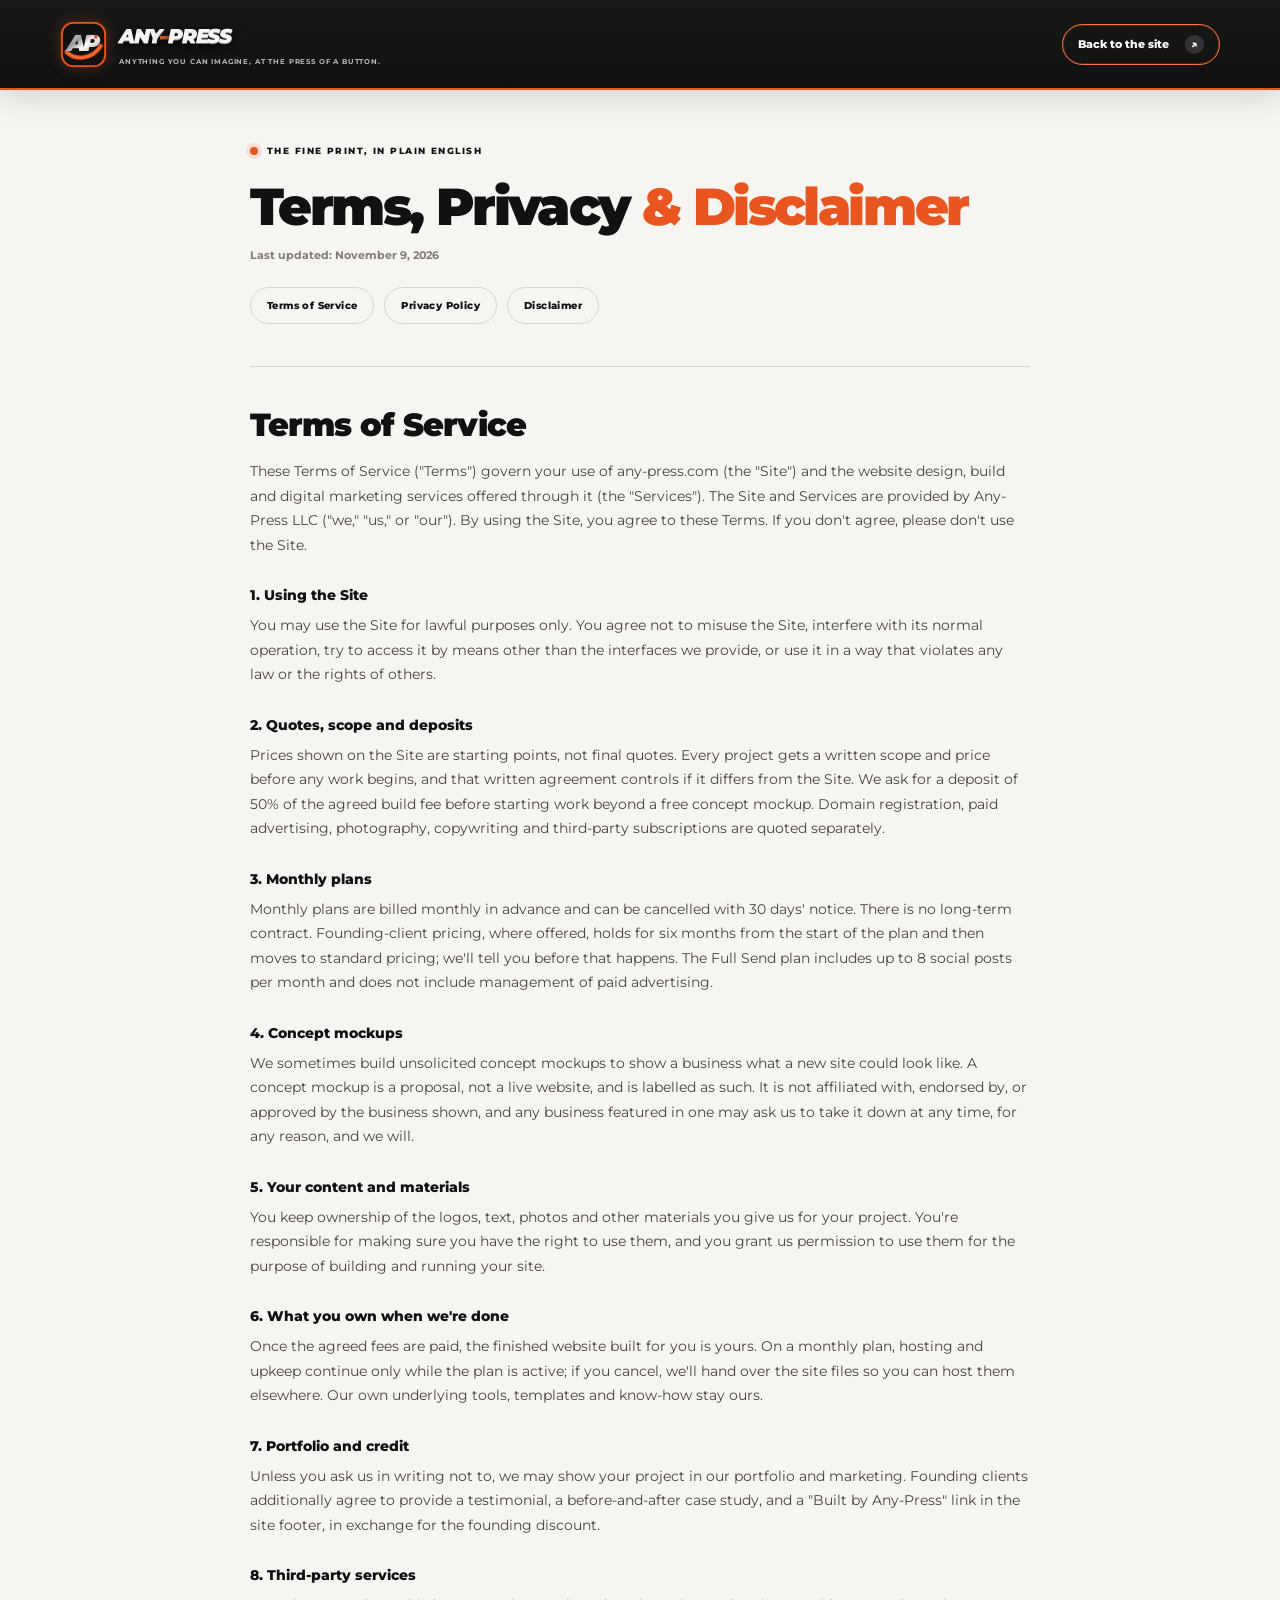
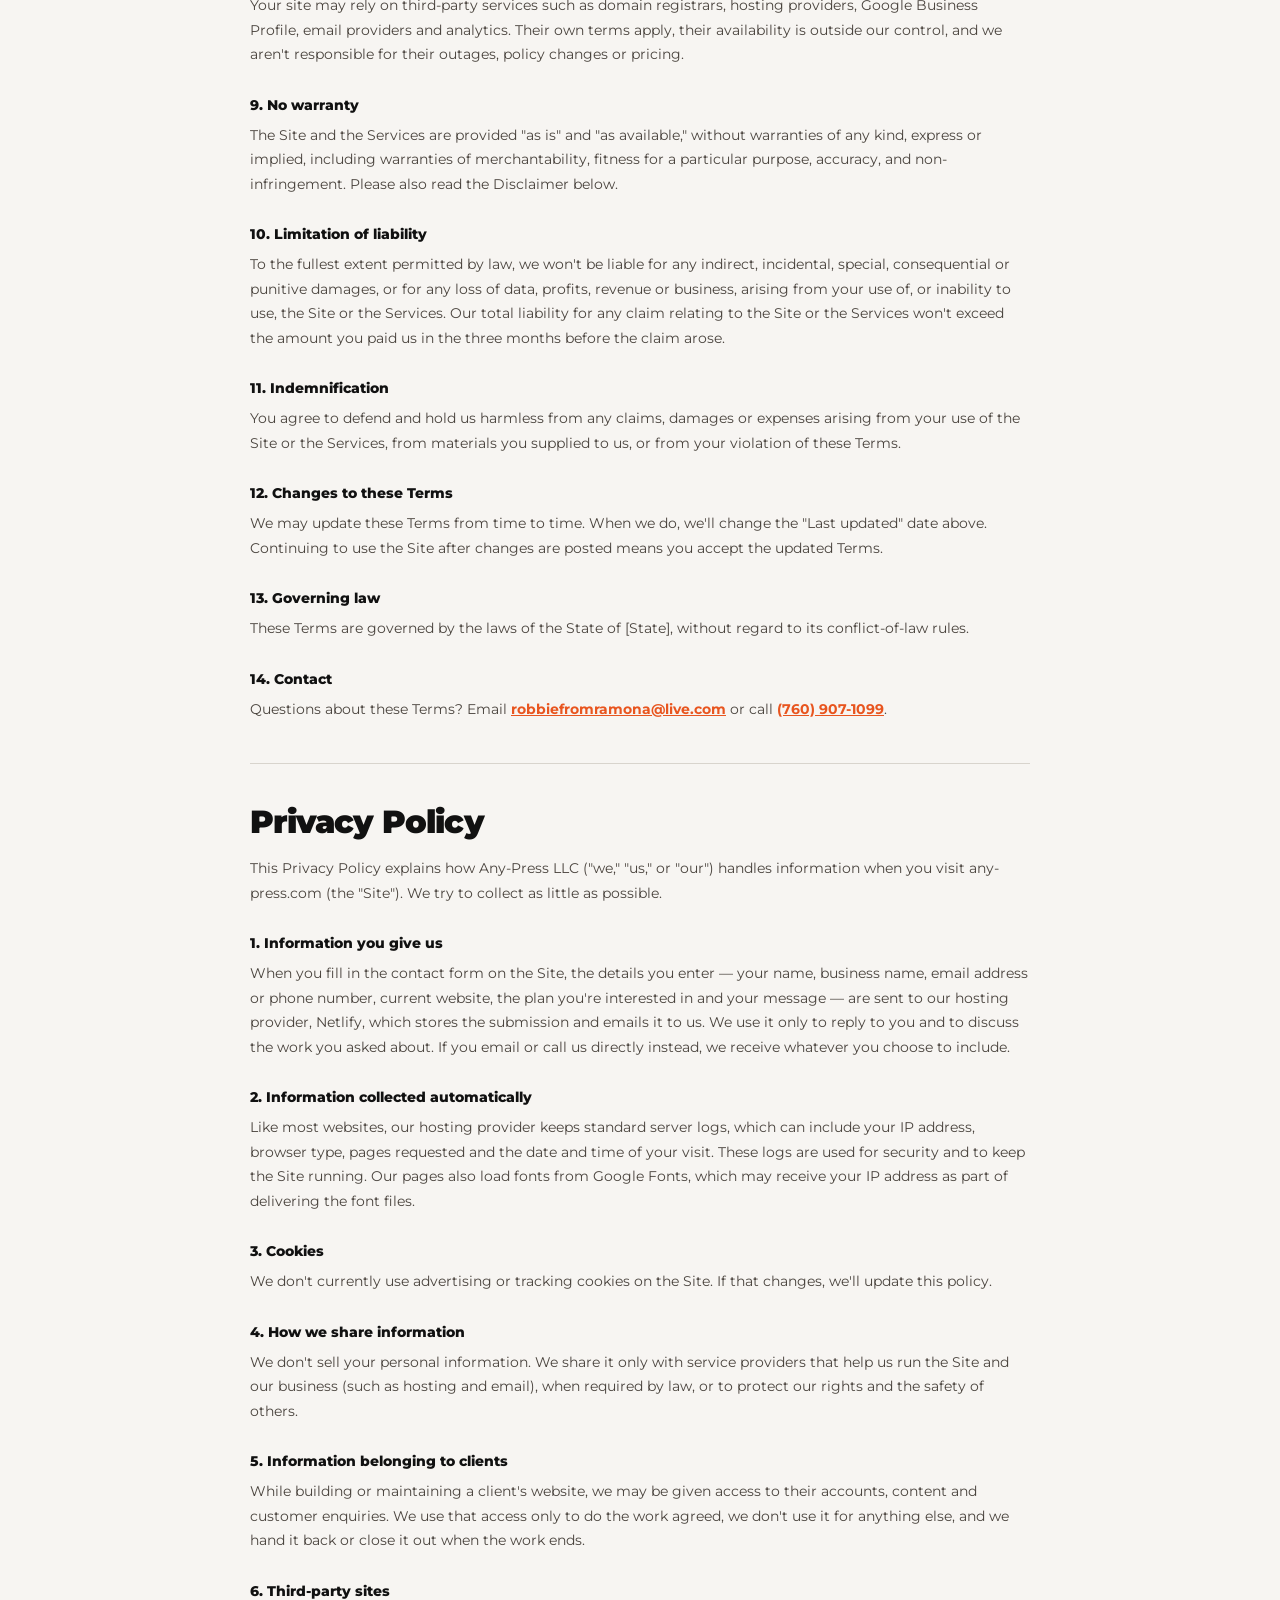
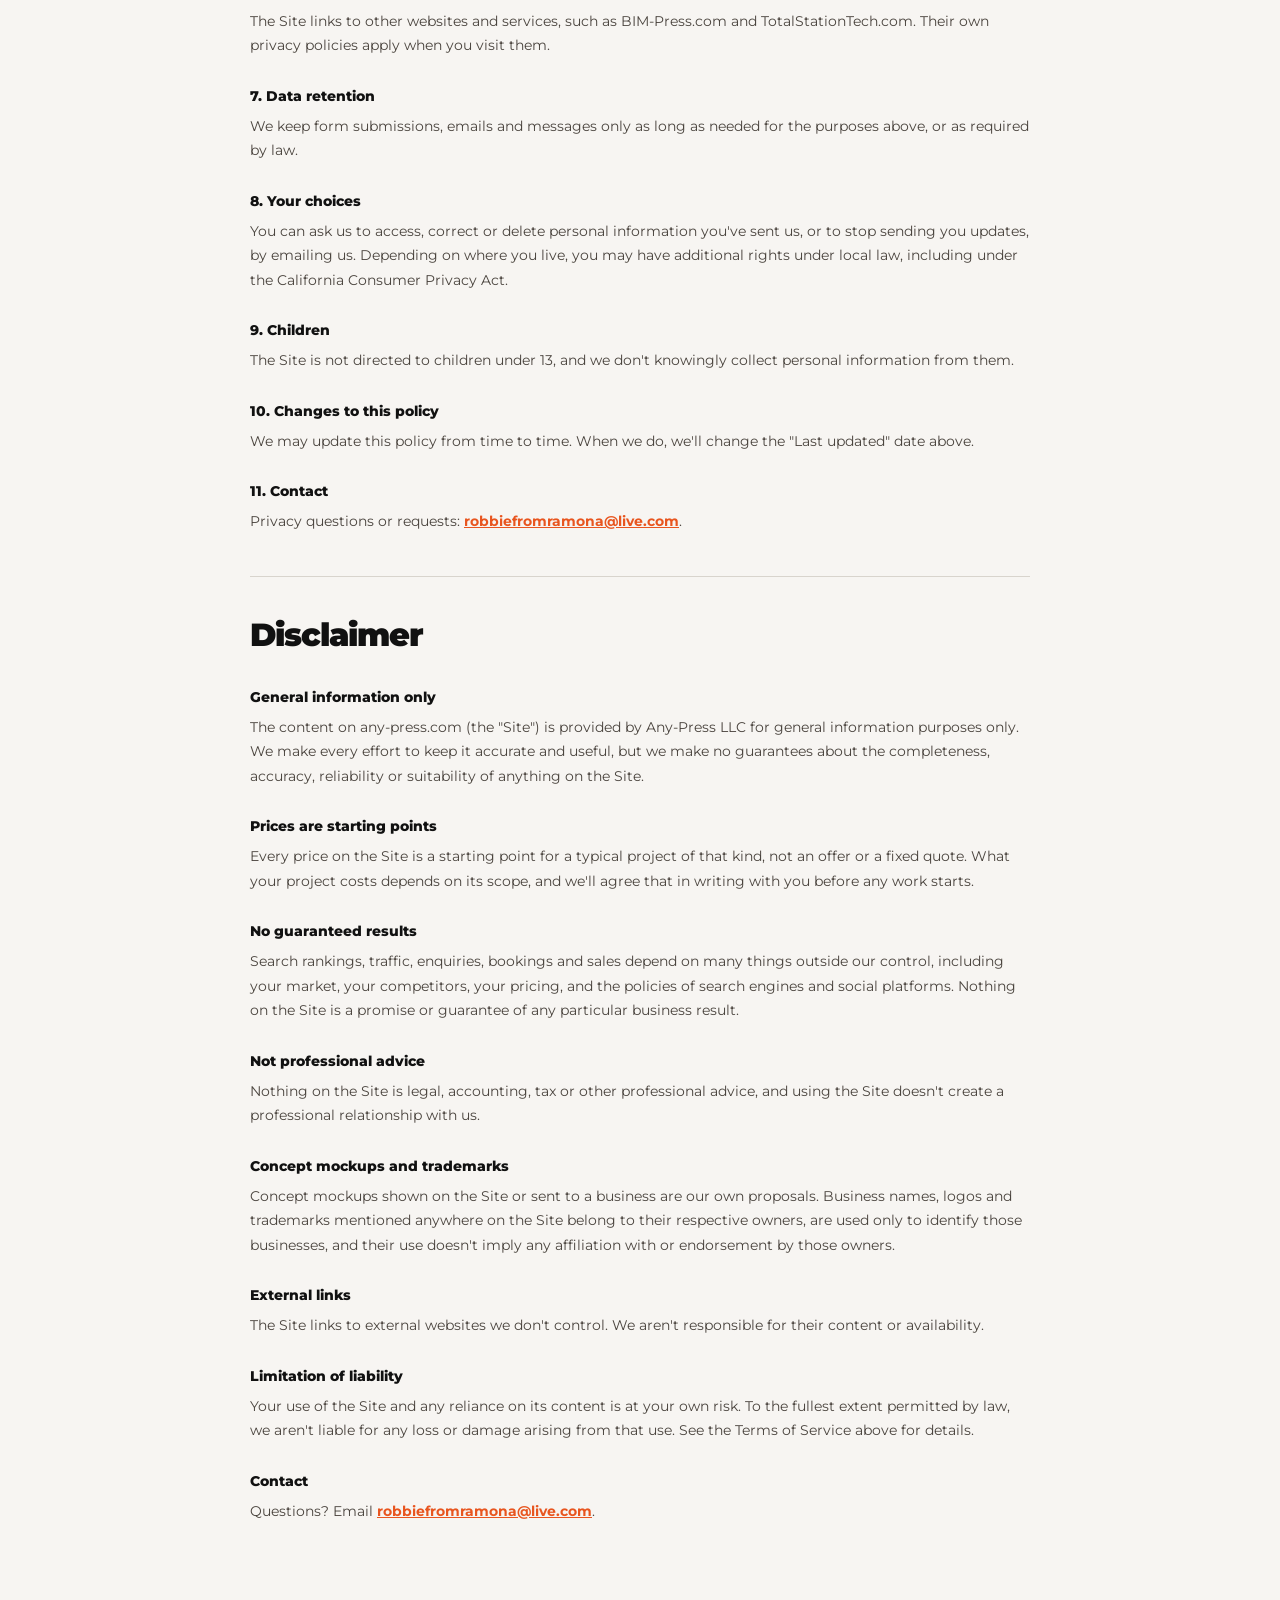
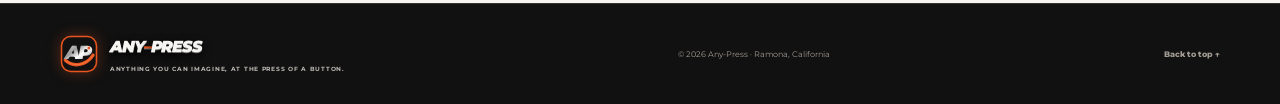
==== legal.html @ a7e0ce8b "Add legal.html and link it in the footer Follows the BIM-Press legal pattern. Note: bim-press keeps " ====
<!DOCTYPE html>
<html lang="en">
<head>
<meta charset="utf-8">
<meta name="viewport" content="width=device-width, initial-scale=1">
<title>Terms, Privacy &amp; Disclaimer | Any-Press</title>
<meta name="description" content="Terms of Service, Privacy Policy and Disclaimer for Any-Press, Ramona, California.">
<link rel="canonical" href="https://any-press.com/legal.html">
<link rel="icon" href="favicon.svg">
<link rel="preconnect" href="https://fonts.googleapis.com">
<link rel="preconnect" href="https://fonts.gstatic.com" crossorigin>
<link href="https://fonts.googleapis.com/css2?family=Montserrat:wght@400;500;600;700;800;900&display=swap" rel="stylesheet">
<link rel="stylesheet" href="style.css">
</head>
<body>
<!--
  PLACEHOLDER TEXT: generic small-business terms, privacy policy and
  disclaimer, following the same pattern as the BIM-Press pages. This is
  not custom legal advice.
  Anything in [square brackets] is a spot to fill in later. Update the
  company name and state once the LLC paperwork is settled, and update
  the Privacy section again if you add payments (e.g. Stripe), analytics,
  cookies or a mailing list.
-->
<main>

<header class="site-header" id="top">
  <div class="wrap header-inner">
    <a class="brand" href="index.html" aria-label="Any-Press home">
      <svg class="brand-mark" viewBox="0 0 100 100" role="img" aria-label="Any-Press AP mark">
        <defs>
          <linearGradient id="chromeMark" x1="0" y1="0" x2="1" y2="1">
            <stop stop-color="#fff"/><stop offset=".38" stop-color="#9c9c9c"/><stop offset=".58" stop-color="#fff"/><stop offset="1" stop-color="#737373"/>
          </linearGradient>
        </defs>
        <rect x="4" y="4" width="92" height="92" rx="24" fill="#111" stroke="#e8551f" stroke-width="4"/>
        <path d="M14 66C29 82 66 86 87 53" fill="none" stroke="#e8551f" stroke-width="9" stroke-linecap="round"/>
        <path d="M14 66C29 82 66 86 87 53" fill="none" stroke="#ff9a64" stroke-opacity=".65" stroke-width="2" stroke-linecap="round"/>
        <text x="14" y="64" fill="url(#chromeMark)" font-family="Montserrat,Arial,sans-serif" font-weight="900" font-style="italic" font-size="49" letter-spacing="-6">AP</text>
        <circle cx="76" cy="34" r="4" fill="#e8551f"/>
      </svg>
      <span class="brand-lockup">
        <b>ANY<span>–</span>PRESS</b>
        <small>ANYTHING YOU CAN IMAGINE, AT THE PRESS OF A BUTTON.</small>
      </span>
    </a>
    <a class="header-cta" href="index.html">Back to the site <span class="button-symbol" aria-hidden="true">↗</span></a>
  </div>
</header>

<section class="legal-page wrap">
  <p class="eyebrow"><i></i> THE FINE PRINT, IN PLAIN ENGLISH</p>
  <h1 class="legal-title">Terms, Privacy <em>&amp; Disclaimer</em></h1>
  <p class="legal-updated">Last updated: November 9, 2026</p>
  <nav class="legal-toc" aria-label="On this page">
    <a href="#terms">Terms of Service</a>
    <a href="#privacy">Privacy Policy</a>
    <a href="#disclaimer">Disclaimer</a>
  </nav>

  <!-- ===================== TERMS ===================== -->
  <article class="legal-block" id="terms">
    <h2>Terms of Service</h2>
    <p>These Terms of Service ("Terms") govern your use of any-press.com (the "Site") and the website design, build and digital marketing services offered through it (the "Services"). The Site and Services are provided by Any-Press LLC ("we," "us," or "our"). By using the Site, you agree to these Terms. If you don't agree, please don't use the Site.</p>

    <h3>1. Using the Site</h3>
    <p>You may use the Site for lawful purposes only. You agree not to misuse the Site, interfere with its normal operation, try to access it by means other than the interfaces we provide, or use it in a way that violates any law or the rights of others.</p>

    <h3>2. Quotes, scope and deposits</h3>
    <p>Prices shown on the Site are starting points, not final quotes. Every project gets a written scope and price before any work begins, and that written agreement controls if it differs from the Site. We ask for a deposit of 50% of the agreed build fee before starting work beyond a free concept mockup. Domain registration, paid advertising, photography, copywriting and third-party subscriptions are quoted separately.</p>

    <h3>3. Monthly plans</h3>
    <p>Monthly plans are billed monthly in advance and can be cancelled with 30 days' notice. There is no long-term contract. Founding-client pricing, where offered, holds for six months from the start of the plan and then moves to standard pricing; we'll tell you before that happens. The Full Send plan includes up to 8 social posts per month and does not include management of paid advertising.</p>

    <h3>4. Concept mockups</h3>
    <p>We sometimes build unsolicited concept mockups to show a business what a new site could look like. A concept mockup is a proposal, not a live website, and is labelled as such. It is not affiliated with, endorsed by, or approved by the business shown, and any business featured in one may ask us to take it down at any time, for any reason, and we will.</p>

    <h3>5. Your content and materials</h3>
    <p>You keep ownership of the logos, text, photos and other materials you give us for your project. You're responsible for making sure you have the right to use them, and you grant us permission to use them for the purpose of building and running your site.</p>

    <h3>6. What you own when we're done</h3>
    <p>Once the agreed fees are paid, the finished website built for you is yours. On a monthly plan, hosting and upkeep continue only while the plan is active; if you cancel, we'll hand over the site files so you can host them elsewhere. Our own underlying tools, templates and know-how stay ours.</p>

    <h3>7. Portfolio and credit</h3>
    <p>Unless you ask us in writing not to, we may show your project in our portfolio and marketing. Founding clients additionally agree to provide a testimonial, a before-and-after case study, and a "Built by Any-Press" link in the site footer, in exchange for the founding discount.</p>

    <h3>8. Third-party services</h3>
    <p>Your site may rely on third-party services such as domain registrars, hosting providers, Google Business Profile, email providers and analytics. Their own terms apply, their availability is outside our control, and we aren't responsible for their outages, policy changes or pricing.</p>

    <h3>9. No warranty</h3>
    <p>The Site and the Services are provided "as is" and "as available," without warranties of any kind, express or implied, including warranties of merchantability, fitness for a particular purpose, accuracy, and non-infringement. Please also read the Disclaimer below.</p>

    <h3>10. Limitation of liability</h3>
    <p>To the fullest extent permitted by law, we won't be liable for any indirect, incidental, special, consequential or punitive damages, or for any loss of data, profits, revenue or business, arising from your use of, or inability to use, the Site or the Services. Our total liability for any claim relating to the Site or the Services won't exceed the amount you paid us in the three months before the claim arose.</p>

    <h3>11. Indemnification</h3>
    <p>You agree to defend and hold us harmless from any claims, damages or expenses arising from your use of the Site or the Services, from materials you supplied to us, or from your violation of these Terms.</p>

    <h3>12. Changes to these Terms</h3>
    <p>We may update these Terms from time to time. When we do, we'll change the "Last updated" date above. Continuing to use the Site after changes are posted means you accept the updated Terms.</p>

    <h3>13. Governing law</h3>
    <p>These Terms are governed by the laws of the State of [State], without regard to its conflict-of-law rules.</p>

    <h3>14. Contact</h3>
    <p>Questions about these Terms? Email <a href="mailto:robbiefromramona@live.com">robbiefromramona@live.com</a> or call <a href="tel:+17609071099">(760) 907-1099</a>.</p>
  </article>

  <!-- ===================== PRIVACY ===================== -->
  <article class="legal-block" id="privacy">
    <h2>Privacy Policy</h2>
    <p>This Privacy Policy explains how Any-Press LLC ("we," "us," or "our") handles information when you visit any-press.com (the "Site"). We try to collect as little as possible.</p>

    <h3>1. Information you give us</h3>
    <p>When you fill in the contact form on the Site, the details you enter — your name, business name, email address or phone number, current website, the plan you're interested in and your message — are sent to our hosting provider, Netlify, which stores the submission and emails it to us. We use it only to reply to you and to discuss the work you asked about. If you email or call us directly instead, we receive whatever you choose to include.</p>

    <h3>2. Information collected automatically</h3>
    <p>Like most websites, our hosting provider keeps standard server logs, which can include your IP address, browser type, pages requested and the date and time of your visit. These logs are used for security and to keep the Site running. Our pages also load fonts from Google Fonts, which may receive your IP address as part of delivering the font files.</p>

    <h3>3. Cookies</h3>
    <p>We don't currently use advertising or tracking cookies on the Site. If that changes, we'll update this policy.</p>

    <h3>4. How we share information</h3>
    <p>We don't sell your personal information. We share it only with service providers that help us run the Site and our business (such as hosting and email), when required by law, or to protect our rights and the safety of others.</p>

    <h3>5. Information belonging to clients</h3>
    <p>While building or maintaining a client's website, we may be given access to their accounts, content and customer enquiries. We use that access only to do the work agreed, we don't use it for anything else, and we hand it back or close it out when the work ends.</p>

    <h3>6. Third-party sites</h3>
    <p>The Site links to other websites and services, such as BIM-Press.com and TotalStationTech.com. Their own privacy policies apply when you visit them.</p>

    <h3>7. Data retention</h3>
    <p>We keep form submissions, emails and messages only as long as needed for the purposes above, or as required by law.</p>

    <h3>8. Your choices</h3>
    <p>You can ask us to access, correct or delete personal information you've sent us, or to stop sending you updates, by emailing us. Depending on where you live, you may have additional rights under local law, including under the California Consumer Privacy Act.</p>

    <h3>9. Children</h3>
    <p>The Site is not directed to children under 13, and we don't knowingly collect personal information from them.</p>

    <h3>10. Changes to this policy</h3>
    <p>We may update this policy from time to time. When we do, we'll change the "Last updated" date above.</p>

    <h3>11. Contact</h3>
    <p>Privacy questions or requests: <a href="mailto:robbiefromramona@live.com">robbiefromramona@live.com</a>.</p>
  </article>

  <!-- ===================== DISCLAIMER ===================== -->
  <article class="legal-block" id="disclaimer">
    <h2>Disclaimer</h2>

    <h3>General information only</h3>
    <p>The content on any-press.com (the "Site") is provided by Any-Press LLC for general information purposes only. We make every effort to keep it accurate and useful, but we make no guarantees about the completeness, accuracy, reliability or suitability of anything on the Site.</p>

    <h3>Prices are starting points</h3>
    <p>Every price on the Site is a starting point for a typical project of that kind, not an offer or a fixed quote. What your project costs depends on its scope, and we'll agree that in writing with you before any work starts.</p>

    <h3>No guaranteed results</h3>
    <p>Search rankings, traffic, enquiries, bookings and sales depend on many things outside our control, including your market, your competitors, your pricing, and the policies of search engines and social platforms. Nothing on the Site is a promise or guarantee of any particular business result.</p>

    <h3>Not professional advice</h3>
    <p>Nothing on the Site is legal, accounting, tax or other professional advice, and using the Site doesn't create a professional relationship with us.</p>

    <h3>Concept mockups and trademarks</h3>
    <p>Concept mockups shown on the Site or sent to a business are our own proposals. Business names, logos and trademarks mentioned anywhere on the Site belong to their respective owners, are used only to identify those businesses, and their use doesn't imply any affiliation with or endorsement by those owners.</p>

    <h3>External links</h3>
    <p>The Site links to external websites we don't control. We aren't responsible for their content or availability.</p>

    <h3>Limitation of liability</h3>
    <p>Your use of the Site and any reliance on its content is at your own risk. To the fullest extent permitted by law, we aren't liable for any loss or damage arising from that use. See the Terms of Service above for details.</p>

    <h3>Contact</h3>
    <p>Questions? Email <a href="mailto:robbiefromramona@live.com">robbiefromramona@live.com</a>.</p>
  </article>

</section>

<footer class="site-footer">
  <div class="wrap footer-inner">
    <a class="brand footer-brand" href="index.html">
      <svg class="brand-mark" viewBox="0 0 100 100" role="img" aria-label="Any-Press AP mark">
        <defs>
          <linearGradient id="chromeMarkFooter" x1="0" y1="0" x2="1" y2="1">
            <stop stop-color="#fff"/><stop offset=".38" stop-color="#9c9c9c"/><stop offset=".58" stop-color="#fff"/><stop offset="1" stop-color="#737373"/>
          </linearGradient>
        </defs>
        <rect x="4" y="4" width="92" height="92" rx="24" fill="#111" stroke="#e8551f" stroke-width="4"/>
        <path d="M14 66C29 82 66 86 87 53" fill="none" stroke="#e8551f" stroke-width="9" stroke-linecap="round"/>
        <path d="M14 66C29 82 66 86 87 53" fill="none" stroke="#ff9a64" stroke-opacity=".65" stroke-width="2" stroke-linecap="round"/>
        <text x="14" y="64" fill="url(#chromeMarkFooter)" font-family="Montserrat,Arial,sans-serif" font-weight="900" font-style="italic" font-size="49" letter-spacing="-6">AP</text>
        <circle cx="76" cy="34" r="4" fill="#e8551f"/>
      </svg>
      <span class="brand-lockup">
        <b>ANY<span>–</span>PRESS</b>
        <small>ANYTHING YOU CAN IMAGINE, AT THE PRESS OF A BUTTON.</small>
      </span>
    </a>
    <div class="footer-copy">© 2026 Any-Press · Ramona, California</div>
    <a class="back-top" href="#top">Back to top ↑</a>
  </div>
</footer>

</main>
</body>
</html>
---- style.css ----
/* Any-Press - any-press.com
   Base reset and design tokens from the original build, then the
   site styles. The Tailwind utility layer was removed: this site uses
   only the named classes below, so none of it was being used.
   Colors live in the :root block further down (--orange is the brand orange). */
/*! tailwindcss v4.2.1 | MIT License | https://tailwindcss.com */
@layer properties{@supports (((-webkit-hyphens:none)) and (not (margin-trim:inline))) or ((-moz-orient:inline) and (not (color:rgb(from red r g b)))){:root,:host{--shimmer-angle:20deg}*,:before,:after{--tw-translate-x:0;--tw-translate-y:0;--tw-translate-z:0;--tw-rotate-x:initial;--tw-rotate-y:initial;--tw-rotate-z:initial;--tw-skew-x:initial;--tw-skew-y:initial;--tw-scroll-snap-strictness:proximity;--tw-space-x-reverse:0;--tw-border-style:solid;--tw-leading:initial;--tw-font-weight:initial;--tw-tracking:initial;--tw-ordinal:initial;--tw-slashed-zero:initial;--tw-numeric-figure:initial;--tw-numeric-spacing:initial;--tw-numeric-fraction:initial;--tw-shadow:0 0 #0000;--tw-shadow-color:initial;--tw-shadow-alpha:100%;--tw-inset-shadow:0 0 #0000;--tw-inset-shadow-color:initial;--tw-inset-shadow-alpha:100%;--tw-ring-color:initial;--tw-ring-shadow:0 0 #0000;--tw-inset-ring-color:initial;--tw-inset-ring-shadow:0 0 #0000;--tw-ring-inset:initial;--tw-ring-offset-width:0px;--tw-ring-offset-color:#fff;--tw-ring-offset-shadow:0 0 #0000;--tw-outline-style:solid;--tw-duration:initial;--tw-ease:initial;--tw-content:"";--tw-scale-x:1;--tw-scale-y:1;--tw-scale-z:1;--tw-animation-delay:0s;--tw-animation-direction:normal;--tw-animation-duration:initial;--tw-animation-fill-mode:none;--tw-animation-iteration-count:1;--tw-enter-blur:0;--tw-enter-opacity:1;--tw-enter-rotate:0;--tw-enter-scale:1;--tw-enter-translate-x:0;--tw-enter-translate-y:0;--tw-exit-blur:0;--tw-exit-opacity:1;--tw-exit-rotate:0;--tw-exit-scale:1;--tw-exit-translate-x:0;--tw-exit-translate-y:0;--scroll-fade-t:0px;--scroll-fade-b:0px;--scroll-fade-s:0px;--scroll-fade-e:0px;--scroll-fade-mask:initial;--shimmer-image:initial;--shimmer-text-fill:initial}::backdrop{--tw-translate-x:0;--tw-translate-y:0;--tw-translate-z:0;--tw-rotate-x:initial;--tw-rotate-y:initial;--tw-rotate-z:initial;--tw-skew-x:initial;--tw-skew-y:initial;--tw-scroll-snap-strictness:proximity;--tw-space-x-reverse:0;--tw-border-style:solid;--tw-leading:initial;--tw-font-weight:initial;--tw-tracking:initial;--tw-ordinal:initial;--tw-slashed-zero:initial;--tw-numeric-figure:initial;--tw-numeric-spacing:initial;--tw-numeric-fraction:initial;--tw-shadow:0 0 #0000;--tw-shadow-color:initial;--tw-shadow-alpha:100%;--tw-inset-shadow:0 0 #0000;--tw-inset-shadow-color:initial;--tw-inset-shadow-alpha:100%;--tw-ring-color:initial;--tw-ring-shadow:0 0 #0000;--tw-inset-ring-color:initial;--tw-inset-ring-shadow:0 0 #0000;--tw-ring-inset:initial;--tw-ring-offset-width:0px;--tw-ring-offset-color:#fff;--tw-ring-offset-shadow:0 0 #0000;--tw-outline-style:solid;--tw-duration:initial;--tw-ease:initial;--tw-content:"";--tw-scale-x:1;--tw-scale-y:1;--tw-scale-z:1;--tw-animation-delay:0s;--tw-animation-direction:normal;--tw-animation-duration:initial;--tw-animation-fill-mode:none;--tw-animation-iteration-count:1;--tw-enter-blur:0;--tw-enter-opacity:1;--tw-enter-rotate:0;--tw-enter-scale:1;--tw-enter-translate-x:0;--tw-enter-translate-y:0;--tw-exit-blur:0;--tw-exit-opacity:1;--tw-exit-rotate:0;--tw-exit-scale:1;--tw-exit-translate-x:0;--tw-exit-translate-y:0;--scroll-fade-t:0px;--scroll-fade-b:0px;--scroll-fade-s:0px;--scroll-fade-e:0px;--scroll-fade-mask:initial;--shimmer-image:initial;--shimmer-text-fill:initial}}}@layer theme{:root,:host{--font-sans:ui-sans-serif, system-ui, sans-serif, "Apple Color Emoji", "Segoe UI Emoji", "Segoe UI Symbol", "Noto Color Emoji";--font-mono:ui-monospace, SFMono-Regular, Menlo, Monaco, Consolas, "Liberation Mono", "Courier New", monospace;--color-black:#000;--color-white:#fff;--spacing:.25rem;--container-xs:20rem;--container-sm:24rem;--container-lg:32rem;--text-xs:.75rem;--text-xs--line-height:calc(1 / .75);--text-sm:.875rem;--text-sm--line-height:calc(1.25 / .875);--text-base:1rem;--text-base--line-height:calc(1.5 / 1);--text-lg:1.125rem;--text-lg--line-height:calc(1.75 / 1.125);--font-weight-normal:400;--font-weight-medium:500;--font-weight-semibold:600;--tracking-tight:-.025em;--tracking-widest:.1em;--leading-tight:1.25;--leading-snug:1.375;--leading-normal:1.5;--leading-relaxed:1.625;--radius-xs:.125rem;--radius-sm:.25rem;--radius-md:.375rem;--radius-lg:.5rem;--radius-xl:.75rem;--ease-in-out:cubic-bezier(.4, 0, .2, 1);--animate-spin:spin 1s linear infinite;--animate-pulse:pulse 2s cubic-bezier(.4, 0, .6, 1) infinite;--aspect-video:16 / 9;--default-transition-duration:.15s;--default-transition-timing-function:cubic-bezier(.4, 0, .2, 1);--default-font-family:var(--font-sans);--default-mono-font-family:var(--font-mono)}}@layer base{*,:after,:before{box-sizing:border-box;border:0 solid;margin:0;padding:0}::backdrop{box-sizing:border-box;border:0 solid;margin:0;padding:0}::file-selector-button{box-sizing:border-box;border:0 solid;margin:0;padding:0}html,:host{-webkit-text-size-adjust:100%;tab-size:4;line-height:1.5;font-family:var(--default-font-family,ui-sans-serif, system-ui, sans-serif, "Apple Color Emoji", "Segoe UI Emoji", "Segoe UI Symbol", "Noto Color Emoji");font-feature-settings:var(--default-font-feature-settings,normal);font-variation-settings:var(--default-font-variation-settings,normal);-webkit-tap-highlight-color:transparent}hr{height:0;color:inherit;border-top-width:1px}abbr:where([title]){-webkit-text-decoration:underline dotted;text-decoration:underline dotted}h1,h2,h3,h4,h5,h6{font-size:inherit;font-weight:inherit}a{color:inherit;-webkit-text-decoration:inherit;-webkit-text-decoration:inherit;-webkit-text-decoration:inherit;-webkit-text-decoration:inherit;text-decoration:inherit}b,strong{font-weight:bolder}code,kbd,samp,pre{font-family:var(--default-mono-font-family,ui-monospace, SFMono-Regular, Menlo, Monaco, Consolas, "Liberation Mono", "Courier New", monospace);font-feature-settings:var(--default-mono-font-feature-settings,normal);font-variation-settings:var(--default-mono-font-variation-settings,normal);font-size:1em}small{font-size:80%}sub,sup{vertical-align:baseline;font-size:75%;line-height:0;position:relative}sub{bottom:-.25em}sup{top:-.5em}table{text-indent:0;border-color:inherit;border-collapse:collapse}:-moz-focusring{outline:auto}progress{vertical-align:baseline}summary{display:list-item}ol,ul,menu{list-style:none}img,svg,video,canvas,audio,iframe,embed,object{vertical-align:middle;display:block}img,video{max-width:100%;height:auto}button,input,select,optgroup,textarea{font:inherit;font-feature-settings:inherit;font-variation-settings:inherit;letter-spacing:inherit;color:inherit;opacity:1;background-color:#0000;border-radius:0}::file-selector-button{font:inherit;font-feature-settings:inherit;font-variation-settings:inherit;letter-spacing:inherit;color:inherit;opacity:1;background-color:#0000;border-radius:0}:where(select:is([multiple],[size])) optgroup{font-weight:bolder}:where(select:is([multiple],[size])) optgroup option{padding-inline-start:20px}::file-selector-button{margin-inline-end:4px}::placeholder{opacity:1}@supports (not ((-webkit-appearance:-apple-pay-button))) or (contain-intrinsic-size:1px){::placeholder{color:currentColor}@supports (color:color-mix(in lab, red, red)){::placeholder{color:color-mix(in oklab, currentcolor 50%, transparent)}}}textarea{resize:vertical}::-webkit-search-decoration{-webkit-appearance:none}::-webkit-date-and-time-value{min-height:1lh;text-align:inherit}::-webkit-datetime-edit{display:inline-flex}::-webkit-datetime-edit-fields-wrapper{padding:0}::-webkit-datetime-edit{padding-block:0}::-webkit-datetime-edit-year-field{padding-block:0}::-webkit-datetime-edit-month-field{padding-block:0}::-webkit-datetime-edit-day-field{padding-block:0}::-webkit-datetime-edit-hour-field{padding-block:0}::-webkit-datetime-edit-minute-field{padding-block:0}::-webkit-datetime-edit-second-field{padding-block:0}::-webkit-datetime-edit-millisecond-field{padding-block:0}::-webkit-datetime-edit-meridiem-field{padding-block:0}::-webkit-calendar-picker-indicator{line-height:1}:-moz-ui-invalid{box-shadow:none}button,input:where([type=button],[type=reset],[type=submit]){-webkit-appearance:button;appearance:button}::file-selector-button{-webkit-appearance:button;appearance:button}::-webkit-inner-spin-button{height:auto}::-webkit-outer-spin-button{height:auto}[hidden]:where(:not([hidden=until-found])){display:none!important}}@layer components;
@property --tw-animation-delay{syntax:"*";inherits:false;initial-value:0s}@property --tw-animation-direction{syntax:"*";inherits:false;initial-value:normal}@property --tw-animation-duration{syntax:"*";inherits:false}@property --tw-animation-fill-mode{syntax:"*";inherits:false;initial-value:none}@property --tw-animation-iteration-count{syntax:"*";inherits:false;initial-value:1}@property --tw-enter-blur{syntax:"*";inherits:false;initial-value:0}@property --tw-enter-opacity{syntax:"*";inherits:false;initial-value:1}@property --tw-enter-rotate{syntax:"*";inherits:false;initial-value:0}@property --tw-enter-scale{syntax:"*";inherits:false;initial-value:1}@property --tw-enter-translate-x{syntax:"*";inherits:false;initial-value:0}@property --tw-enter-translate-y{syntax:"*";inherits:false;initial-value:0}@property --tw-exit-blur{syntax:"*";inherits:false;initial-value:0}@property --tw-exit-opacity{syntax:"*";inherits:false;initial-value:1}@property --tw-exit-rotate{syntax:"*";inherits:false;initial-value:0}@property --tw-exit-scale{syntax:"*";inherits:false;initial-value:1}@property --tw-exit-translate-x{syntax:"*";inherits:false;initial-value:0}@property --tw-exit-translate-y{syntax:"*";inherits:false;initial-value:0}@property --scroll-fade-t{syntax:"<length-percentage>";inherits:false;initial-value:0}@property --scroll-fade-b{syntax:"<length-percentage>";inherits:false;initial-value:0}@property --scroll-fade-s{syntax:"<length-percentage>";inherits:false;initial-value:0}@property --scroll-fade-e{syntax:"<length-percentage>";inherits:false;initial-value:0}@property --scroll-fade-mask{syntax:"*";inherits:false}@property --shimmer-angle{syntax:"<angle>";inherits:true;initial-value:20deg}@property --shimmer-image{syntax:"*";inherits:false}@property --shimmer-text-fill{syntax:"*";inherits:false}@media (prefers-reduced-motion:reduce){.shimmer{-webkit-text-fill-color:currentColor;background-image:none;animation:none}}:root{--ink:#111;--orange:#e8551f;--paper:#f7f5f2;--charcoal:#242424;--steel:#737373;--line:#d8d4cd;--cream:#fffdf9;--silver:#d9d9d9;--font-montserrat:Montserrat,Arial,sans-serif;--font-ui:Montserrat,Arial,sans-serif}*{box-sizing:border-box}html{scroll-behavior:smooth;scroll-padding-top:90px}body{background:var(--paper);color:var(--ink);font-family:var(--font-ui);margin:0;font-size:16px}a{color:inherit;text-decoration:none}.wrap{width:min(1160px,100% - 64px);margin:0 auto}.site-header{z-index:5;color:#fff;border-bottom:2px solid var(--orange);background:linear-gradient(#181817,#111);position:relative;box-shadow:0 8px 28px #1112}.header-inner{justify-content:space-between;align-items:center;gap:26px;height:88px;display:flex}.brand{align-items:center;gap:12px;min-width:max-content;display:flex}.brand-mark{filter:drop-shadow(0 0 7px #e8551f55);flex:none;width:47px;height:47px}.brand-lockup b{letter-spacing:-.07em;color:#f7f5f2;text-shadow:0 1px #777,0 3px 10px #000;font-size:20px;font-style:italic;font-weight:900;display:block}.brand-lockup b span{color:var(--orange)}.brand-lockup small{color:#bcb8b2;letter-spacing:.12em;margin-top:6px;font-size:7px;font-weight:700;display:block}.desktop-nav{color:#d2d0cc;align-items:center;gap:28px;font-size:11px;font-weight:700;display:flex}.desktop-nav a{transition:color .2s}.desktop-nav a:hover{color:#ff9a67}.header-cta{color:#fff;border:1px solid #ff773e;border-radius:999px;align-items:center;gap:8px;padding:10px 15px;font-size:11px;font-weight:800;transition:transform .18s,box-shadow .18s;display:flex;box-shadow:inset 0 0 0 1px #e8551f44}.header-cta:hover{transform:translateY(1px);box-shadow:0 0 14px #e8551f77}.button-symbol{width:19px;height:19px;color:inherit;background:#fff2;border-radius:50%;place-items:center;margin-left:8px;font-size:11px;line-height:1;display:inline-grid}.mobile-nav{display:none}.hero{background:radial-gradient(ellipse at 77% 54%,#ffede3 0,transparent 44%),var(--paper);position:relative;overflow:hidden}.hero:before{content:"";pointer-events:none;opacity:.18;background-image:radial-gradient(#8b8277 .6px,#0000 .6px);background-size:18px 18px;position:absolute;inset:0;-webkit-mask-image:linear-gradient(90deg,#0000 35%,#000 100%);mask-image:linear-gradient(90deg,#0000 35%,#000 100%)}.hero-inner{grid-template-columns:1.02fr .98fr;align-items:center;gap:32px;min-height:620px;padding:34px 0 67px;display:grid;position:relative}.hero-copy{z-index:2;padding:35px 0;position:relative}.eyebrow{letter-spacing:.16em;align-items:center;gap:9px;margin:0 0 22px;font-size:9px;font-weight:800;display:flex}.eyebrow i{background:var(--orange);border-radius:50%;width:8px;height:8px;display:inline-block;box-shadow:0 0 0 4px #e8551f20}.hero h1,.section h2,.field-band h2,.steps-section h2,.family-section h2,.contact-section h2{letter-spacing:-.068em;margin:0;font-size:clamp(44px,5.2vw,68px);font-weight:900;line-height:.99}.hero h1{max-width:600px}.hero h1 em,.section h2 em,.field-band h2 em,.steps-section h2 em,.family-section h2 em,.contact-section h2 em{color:var(--orange);font-style:normal}.hero-intro{color:#4d4a46;max-width:480px;margin:24px 0 26px;font-size:15px;line-height:1.75}.hero-actions{flex-wrap:wrap;align-items:center;gap:22px;display:flex}.button{border-radius:999px;justify-content:center;align-items:center;min-height:48px;padding:0 19px;font-size:11px;font-weight:800;transition:transform .18s,background .18s,box-shadow .18s;display:inline-flex}.button:hover{transform:translateY(2px)}.button-orange{background:linear-gradient(180deg,#ff7541 0%,var(--orange) 58%,#c93d0e 100%);color:#fff;border:1px solid #ffad89;box-shadow:inset 0 1px 1px #fff8,0 4px #90310f,0 10px 17px #1112}.button-orange:hover{box-shadow:inset 0 1px 1px #fff8,0 1px #90310f,0 5px 10px #1112}.button-orange .button-symbol{background:#fff2}.button-outline{background:var(--cream);border:1px solid #c9c1b7}.button-outline:hover{border-color:var(--orange);color:var(--orange)}.text-link{border-bottom:1px solid var(--orange);padding:0 0 5px;font-size:11px;font-weight:800;transition:color .2s}.text-link:hover{color:var(--orange)}.text-link span{color:var(--orange);margin-left:7px}.hero-note{color:var(--steel);align-items:center;gap:10px;margin-top:36px;font-size:9px;display:flex}.note-line{background:var(--orange);width:26px;height:1px}.hero-visual{isolation:isolate;background:radial-gradient(at 50% 46%,#38251e 0,#191817 48%,#10100f 100%);border:1px solid #3f3c38;border-radius:24px;place-items:center;min-height:435px;display:grid;position:relative;overflow:hidden;box-shadow:inset 0 1px #ffffff12,0 25px 55px #20140f22}.hero-visual:before{content:"";border:1px solid #e8551f66;border-radius:18px;position:absolute;inset:12px;box-shadow:0 0 18px #e8551f20,inset 0 0 18px #e8551f14}.hero-visual:after{content:"";pointer-events:none;background:radial-gradient(at 50% 48%,#0000 30%,#0006 100%);position:absolute;inset:0}.visual-grid{opacity:.12;background-image:linear-gradient(#ff9b6b24 1px,#0000 1px),linear-gradient(90deg,#ff9b6b24 1px,#0000 1px);background-size:38px 38px;position:absolute;inset:0;-webkit-mask-image:radial-gradient(#000 0%,#0000 72%);mask-image:radial-gradient(#000 0%,#0000 72%)}.visual-topline,.visual-caption{z-index:3;color:#b7ada4;letter-spacing:.15em;justify-content:space-between;align-items:center;font-size:8px;font-weight:800;display:flex;position:absolute;left:31px;right:31px}.visual-topline{top:30px}.visual-topline i{background:var(--orange);width:5px;height:5px;box-shadow:0 0 10px var(--orange);border-radius:50%}.visual-caption{font-size:7px;bottom:26px}.visual-orbit{z-index:1;border:1px solid #ff894c80;border-radius:50%;position:absolute;box-shadow:0 0 13px #e8551f4a}.orbit-one{width:370px;height:175px;transform:rotate(-18deg)}.orbit-two{border-color:#9a7a67;width:335px;height:230px;transform:rotate(24deg)}.button-shadow{z-index:1;filter:blur(16px);background:#000b;border-radius:50%;width:240px;height:46px;position:absolute;bottom:91px}.button-housing{z-index:2;background:linear-gradient(135deg,#f8f8f8 0%,#8f8f8f 14%,#363636 24%,#d5d5d5 38%,#4d4d4d 52%,#bdbdbd 68%,#343434 82%,#929292 100%);border-radius:50%;place-items:center;width:282px;height:282px;display:grid;position:relative;transform:rotate(-8deg);box-shadow:0 18px 24px #000a,inset 0 2px 3px #fff,inset 0 -5px 10px #111}.button-housing:before{content:"";border:1px solid #fff8;border-radius:50%;position:absolute;inset:9px;box-shadow:inset 0 0 0 2px #161616}.button-collar{background:linear-gradient(150deg,#1b1b1b,#777 18%,#222 35%,#a2a2a2 52%,#333 75%,#151515);border-radius:50%;place-items:center;width:232px;height:232px;display:grid;box-shadow:0 9px 12px #0009,inset 0 3px 5px #fff9,inset 0 -8px 8px #000}.button-face{color:#fff;text-shadow:0 3px 2px #58200e;letter-spacing:.1em;background:radial-gradient(at 34% 23%,#ff9b70 0%,#fa6230 29%,#e8551f 59%,#ab330d 100%);border:2px solid #ffae82;border-radius:50%;flex-direction:column;justify-content:center;align-items:center;width:199px;height:199px;font-size:25px;font-weight:900;display:flex;position:relative;box-shadow:inset 0 5px 7px #fff8,inset 0 -16px 22px #77240e,0 6px #7a2a10,0 17px 20px #0007}.button-face:before{content:"";border:1px solid #fff7;border-radius:50%;position:absolute;inset:14px}.button-face:after{content:"";border:1px solid #831f0a88;border-radius:50%;position:absolute;inset:5px}.button-face i{background:#ffd1b8;border-radius:50%;width:9px;height:9px;position:absolute;bottom:35px;box-shadow:0 0 8px #ffe5d6}.bolt{z-index:3;background:radial-gradient(circle at 32% 30%,#fff,#777 60%,#333);border-radius:50%;width:9px;height:9px;position:absolute;box-shadow:0 1px 2px #000}.bolt-one{top:29px;left:104px}.bolt-two{top:104px;right:29px}.bolt-three{bottom:29px;left:104px}.bolt-four{top:104px;left:29px}.hero-stamp{color:#79736c;letter-spacing:.12em;align-items:flex-end;gap:12px;font-size:7px;display:flex;position:absolute;bottom:20px;right:0}.hero-stamp b{color:#111;letter-spacing:-.04em;font-size:12px;line-height:1}.proof-strip{color:#fff;background:#111;border-top:1px solid #39312e;border-bottom:1px solid #39312e}.proof-inner{justify-content:space-between;align-items:center;gap:17px;min-height:75px;display:flex}.proof-inner>span{color:#b3aca5;letter-spacing:.16em;font-size:8px;font-weight:800}.proof-inner b{letter-spacing:-.02em;font-size:10px}.proof-inner i{color:var(--orange);text-shadow:0 0 8px #e8551f;font-size:8px;font-style:normal}.section{padding-top:103px;padding-bottom:100px}.section-head{justify-content:space-between;align-items:flex-end;gap:40px;margin-bottom:45px;display:flex}.section h2,.family-section h2{font-size:clamp(37px,4.3vw,54px)}.section-lede{color:#5f5a54;max-width:345px;margin:0 3px 4px;font-size:12px;line-height:1.75}.service-grid{grid-template-columns:repeat(3,1fr);gap:15px;display:grid}.service-card{color:#f7f5f2;min-height:255px;box-shadow:0 10px 25px #11112;background:linear-gradient(145deg,#242424,#171716);border:1px solid #4a4540;border-radius:14px;padding:25px 24px;position:relative;overflow:hidden}.service-card:before{content:"";background:linear-gradient(90deg,var(--orange),#ff9a66,transparent);height:2px;position:absolute;top:0;left:24px;right:24px;box-shadow:0 0 12px #e8551f77}.service-number{letter-spacing:.12em;color:#ff8753;font-size:10px;font-weight:800}.service-number span{color:#aaa39b}.service-card h3{letter-spacing:-.045em;margin:35px 0 11px;font-size:20px;line-height:1.12}.service-card p{color:#cbc6bf;max-width:300px;margin:0;font-size:11px;line-height:1.75}.service-tags{color:#ffb393;letter-spacing:.05em;margin-top:21px;font-size:8px;font-weight:800}.field-band{color:#f7f5f2;background:radial-gradient(at 20%,#2a1c17,#151514 46%,#10100f);border-top:1px solid #5a3527;border-bottom:1px solid #e8551f;padding:70px 0;position:relative;overflow:hidden}.field-band:before{content:"";opacity:.12;background:repeating-linear-gradient(135deg,#0000 0 24px,#e8551f 25px,#0000 26px 52px);position:absolute;inset:0;-webkit-mask-image:linear-gradient(90deg,#000,#0000 40%);mask-image:linear-gradient(90deg,#000,#0000 40%)}.field-inner{grid-template-columns:150px 1.1fr 1fr;align-items:center;gap:42px;display:grid;position:relative}.field-emblem{flex-direction:column;align-items:center;gap:10px;display:flex}.field-emblem .brand-mark{filter:drop-shadow(0 0 12px #e8551f55);width:116px;height:116px}.field-emblem span{color:#d1c9c1;letter-spacing:.12em;font-size:7px;font-weight:800}.field-band .eyebrow{color:#c7bfb7;margin-bottom:18px}.field-band h2{font-size:clamp(38px,4vw,52px)}.field-copy{color:#c8c1ba;margin:0;font-size:11px;line-height:1.85}.pricing-section{padding-top:103px;padding-bottom:106px}.pricing-head{margin-bottom:43px}.price-grid{grid-template-columns:repeat(3,1fr);align-items:stretch;gap:14px;display:grid}.price-card{background:var(--cream);border:1px solid #d9d3ca;border-radius:12px;flex-direction:column;min-height:405px;padding:27px 24px 25px;display:flex;position:relative;box-shadow:0 9px 24px #11110a08}.price-card.featured{border:1px solid var(--orange);box-shadow:0 0 0 1px #e8551f33,0 13px 32px #e8551f18}.price-ribbon{background:var(--orange);color:#fff;letter-spacing:.1em;border-radius:0 11px 0 10px;padding:8px 13px;font-size:8px;font-weight:800;position:absolute;top:0;right:0}.plan-name{letter-spacing:-.025em;margin:0;font-size:14px;font-weight:850}.plan-price{align-items:baseline;gap:5px;margin:19px 0 8px;display:flex}.plan-price small{color:#79736a;font-size:9px}.plan-price strong{letter-spacing:-.07em;font-size:31px}.plan-desc{color:#706a62;min-height:38px;margin:0 0 17px;font-size:10px;line-height:1.6}.price-card ul{border-top:1px solid #e8e3da;margin:0 0 22px;padding:0;list-style:none}.price-card li{color:#555149;border-bottom:1px solid #e8e3da;gap:8px;padding:9px 0;font-size:9px;display:flex}.price-card li span{color:var(--orange);font-weight:900}.price-card .button{width:100%;margin-top:auto}.price-footnote{color:#837c72;margin:17px 0 0;font-size:8px;line-height:1.6}.steps-section{background:#e7e2db;border-top:1px solid #d4cec5;padding:80px 0 86px;position:relative}.steps-heading{text-align:center}.steps-heading .eyebrow{justify-content:center}.steps-section h2{font-size:clamp(38px,4.4vw,52px)}.steps-grid{grid-template-columns:repeat(3,1fr);gap:30px;margin-top:45px;display:grid}.steps-grid article{border-top:1px solid #b8b0a5;padding:22px 24px 0;position:relative}.steps-grid article>span{color:var(--orange);font-size:10px;font-weight:900;position:absolute;top:22px;right:0}.steps-grid h3{letter-spacing:-.04em;margin:0 0 10px;font-size:17px}.steps-grid p{color:#625d56;max-width:280px;margin:0;font-size:10px;line-height:1.7}.family-section{grid-template-columns:1fr .8fr;align-items:center;gap:90px;padding:101px 0;display:grid}.family-section h2{font-size:clamp(36px,4.1vw,50px)}.family-copy>p:last-child{color:#5f5a54;max-width:470px;margin-top:21px;font-size:11px;line-height:1.8}.family-links{border-top:1px solid #d3cdc5}.family-links>a{border-bottom:1px solid #d3cdc5;align-items:center;gap:14px;padding:17px 3px;transition:padding .18s;display:flex}.family-links>a:hover{padding-left:8px}.family-icon{width:43px;height:43px;color:var(--orange);letter-spacing:-.05em;background:#111;border:1px solid #5a4539;border-radius:12px;place-items:center;font-size:11px;font-style:italic;font-weight:900;display:grid}.family-icon-gold{color:#f6be43}.family-links b{font-size:11px;display:block}.family-links small{color:#7c766d;margin-top:4px;font-size:9px;display:block}.family-arrow{color:var(--orange);margin-left:auto}.contact-section{color:#f9f5ec;border-top:2px solid var(--orange);background:radial-gradient(at 90% 30%,#382117,#181817 45%,#111);padding:76px 0 80px;position:relative;overflow:hidden}.contact-section:after{content:"";pointer-events:none;border:1px solid #e8551f60;border-radius:50%;width:410px;height:410px;position:absolute;top:-160px;right:-110px;box-shadow:0 0 0 17px #e8551f0a,0 0 0 35px #e8551f08}.contact-inner{z-index:1;grid-template-columns:1fr .9fr;align-items:center;gap:90px;display:grid;position:relative}.contact-section .eyebrow{color:#bdb6ad}.contact-section h2{font-size:clamp(41px,5vw,60px)}.contact-inner>div:first-child>p:last-child{color:#c0b9af;max-width:410px;margin:20px 0 0;font-size:11px;line-height:1.8}.contact-card{background:#171716e8;border:1px solid #e8551f80;border-radius:13px;padding:27px 29px;box-shadow:inset 0 0 0 1px #e8551f24,0 20px 40px #0004}.contact-micro{letter-spacing:.15em;color:#b9b2a9;font-size:8px;font-weight:800}.contact-email{letter-spacing:-.04em;justify-content:space-between;align-items:center;margin:16px 0 9px;font-size:clamp(15px,2vw,20px);font-weight:800;display:flex}.contact-email .button-symbol{color:#ff9864;border:1px solid #e8551f66}.contact-card p{color:#b9b2a9;margin:0 0 21px;font-size:9px}.site-footer{color:#f7f5f2;background:#111;border-top:1px solid #3a332e}.footer-inner{justify-content:space-between;align-items:center;gap:20px;min-height:100px;display:flex}.footer-brand .brand-mark{width:38px;height:38px}.footer-brand .brand-lockup b{font-size:16px}.footer-brand .brand-lockup small{font-size:6px}.footer-copy,.back-top{color:#a09a92;font-size:8px}.back-top{font-weight:800}.back-top:hover{color:#ff9864}@media (max-width:900px){.wrap{width:min(100% - 44px,720px)}.desktop-nav{gap:15px}.header-inner{gap:14px}.brand-lockup b{font-size:18px}.brand-lockup small{font-size:6px}.hero-inner{grid-template-columns:1fr .9fr;gap:15px;min-height:550px}.hero-visual{min-height:370px}.button-housing{width:238px;height:238px}.button-collar{width:197px;height:197px}.button-face{width:169px;height:169px;font-size:22px}.orbit-one{width:315px}.orbit-two{width:295px}.field-inner{grid-template-columns:120px 1fr;gap:25px}.field-emblem .brand-mark{width:95px;height:95px}.field-copy{grid-column:2}.contact-inner{gap:40px}}@media (max-width:650px){html{scroll-padding-top:74px}.wrap{width:calc(100% - 36px)}.header-inner{height:72px}.brand{gap:8px}.brand-mark{width:39px;height:39px}.brand-lockup b{font-size:16px}.brand-lockup small{letter-spacing:.08em;font-size:5px}.desktop-nav{display:none}.mobile-nav{margin-left:auto;display:block;position:relative}.mobile-nav summary{cursor:pointer;color:#f7f5f2;border:1px solid #61564d;border-radius:999px;padding:9px 11px;font-size:9px;font-weight:800;list-style:none}.mobile-nav summary::-webkit-details-marker{display:none}.mobile-nav summary span{color:#ff8b56;margin-left:4px}.mobile-nav[open] div{background:#171716;border:1px solid #e8551f88;border-radius:10px;gap:2px;min-width:140px;padding:8px;display:grid;position:absolute;top:42px;right:0;box-shadow:0 12px 30px #0006}.mobile-nav[open] a{border-radius:6px;padding:9px 10px;font-size:10px}.mobile-nav[open] a:hover{background:#2d211b}.header-cta{padding:9px 11px;font-size:9px}.header-cta .button-symbol{width:16px;height:16px;margin-left:2px;font-size:9px}.hero-inner{flex-direction:column;align-items:stretch;min-height:0;padding-top:38px;padding-bottom:32px;display:flex}.hero-copy{padding:0}.hero h1{max-width:560px;font-size:clamp(43px,12vw,58px)}.hero-intro{margin:19px 0 20px;font-size:13px}.hero-actions{gap:17px}.hero-note{margin-top:26px;font-size:8px}.hero-visual{border-radius:19px;min-height:325px;margin:18px 0 24px}.hero-visual:before{border-radius:13px;inset:8px}.visual-topline{font-size:7px;top:22px;left:22px;right:22px}.visual-caption{font-size:6px;bottom:20px;left:20px;right:20px}.button-housing{width:214px;height:214px}.button-collar{width:177px;height:177px}.button-face{width:152px;height:152px;font-size:19px}.bolt-one{top:21px;left:79px}.bolt-two{top:79px;right:21px}.bolt-three{bottom:21px;left:79px}.bolt-four{top:79px;left:21px}.orbit-one{width:290px;height:135px}.orbit-two{width:270px;height:175px}.button-shadow{width:190px;bottom:70px}.hero-stamp{font-size:6px;bottom:4px;right:0}.hero-stamp b{font-size:10px}.proof-inner{flex-wrap:wrap;justify-content:flex-start;gap:11px 15px;padding:17px 0}.proof-inner>span{width:100%}.proof-inner b{font-size:9px}.proof-inner i{font-size:6px}.section{padding-top:72px;padding-bottom:72px}.section-head{margin-bottom:30px;display:block}.section h2,.family-section h2{font-size:39px}.section-lede{margin-top:17px}.service-grid{grid-template-columns:1fr;gap:11px}.service-card{min-height:unset;padding:22px 20px}.service-card h3{margin:21px 0 8px;font-size:18px}.service-card p{max-width:none}.field-band{padding:48px 0}.field-inner{grid-template-columns:75px 1fr;gap:16px}.field-emblem .brand-mark{width:68px;height:68px}.field-emblem span{font-size:5px}.field-band .eyebrow{letter-spacing:.1em;margin-bottom:12px;font-size:7px}.field-band h2{font-size:34px}.field-copy{grid-column:1/-1;margin-top:5px;font-size:10px}.pricing-section{padding-top:74px;padding-bottom:75px}.price-grid{grid-template-columns:1fr;gap:12px}.price-card{min-height:0;padding:23px 20px}.plan-desc{min-height:0}.price-card .button{margin-top:8px}.steps-section{padding:60px 0}.steps-grid{grid-template-columns:1fr;gap:18px;margin-top:29px}.steps-grid article{padding:17px 18px 0 0}.steps-grid article>span{top:17px}.family-section{padding:72px 0;display:block}.family-links{margin-top:25px}.contact-section{padding:58px 0}.contact-inner{display:block}.contact-card{margin-top:26px;padding:22px}.contact-email{font-size:16px}.footer-inner{min-height:unset;flex-wrap:wrap;padding:22px 0}.footer-copy{order:3;width:100%}}@media (prefers-reduced-motion:reduce){html{scroll-behavior:auto}*,:before,:after{transition:none!important;animation:none!important}}@property --tw-translate-x{syntax:"*";inherits:false;initial-value:0}@property --tw-translate-y{syntax:"*";inherits:false;initial-value:0}@property --tw-translate-z{syntax:"*";inherits:false;initial-value:0}@property --tw-rotate-x{syntax:"*";inherits:false}@property --tw-rotate-y{syntax:"*";inherits:false}@property --tw-rotate-z{syntax:"*";inherits:false}@property --tw-skew-x{syntax:"*";inherits:false}@property --tw-skew-y{syntax:"*";inherits:false}@property --tw-scroll-snap-strictness{syntax:"*";inherits:false;initial-value:proximity}@property --tw-space-x-reverse{syntax:"*";inherits:false;initial-value:0}@property --tw-border-style{syntax:"*";inherits:false;initial-value:solid}@property --tw-leading{syntax:"*";inherits:false}@property --tw-font-weight{syntax:"*";inherits:false}@property --tw-tracking{syntax:"*";inherits:false}@property --tw-ordinal{syntax:"*";inherits:false}@property --tw-slashed-zero{syntax:"*";inherits:false}@property --tw-numeric-figure{syntax:"*";inherits:false}@property --tw-numeric-spacing{syntax:"*";inherits:false}@property --tw-numeric-fraction{syntax:"*";inherits:false}@property --tw-shadow{syntax:"*";inherits:false;initial-value:0 0 #0000}@property --tw-shadow-color{syntax:"*";inherits:false}@property --tw-shadow-alpha{syntax:"<percentage>";inherits:false;initial-value:100%}@property --tw-inset-shadow{syntax:"*";inherits:false;initial-value:0 0 #0000}@property --tw-inset-shadow-color{syntax:"*";inherits:false}@property --tw-inset-shadow-alpha{syntax:"<percentage>";inherits:false;initial-value:100%}@property --tw-ring-color{syntax:"*";inherits:false}@property --tw-ring-shadow{syntax:"*";inherits:false;initial-value:0 0 #0000}@property --tw-inset-ring-color{syntax:"*";inherits:false}@property --tw-inset-ring-shadow{syntax:"*";inherits:false;initial-value:0 0 #0000}@property --tw-ring-inset{syntax:"*";inherits:false}@property --tw-ring-offset-width{syntax:"<length>";inherits:false;initial-value:0}@property --tw-ring-offset-color{syntax:"*";inherits:false;initial-value:#fff}@property --tw-ring-offset-shadow{syntax:"*";inherits:false;initial-value:0 0 #0000}@property --tw-outline-style{syntax:"*";inherits:false;initial-value:solid}@property --tw-duration{syntax:"*";inherits:false}@property --tw-ease{syntax:"*";inherits:false}@property --tw-content{syntax:"*";inherits:false;initial-value:""}@property --tw-scale-x{syntax:"*";inherits:false;initial-value:1}@property --tw-scale-y{syntax:"*";inherits:false;initial-value:1}@property --tw-scale-z{syntax:"*";inherits:false;initial-value:1}@keyframes spin{to{transform:rotate(360deg)}}@keyframes pulse{50%{opacity:.5}}@keyframes enter{0%{opacity:var(--tw-enter-opacity,1);transform:translate3d(var(--tw-enter-translate-x,0),var(--tw-enter-translate-y,0),0)scale3d(var(--tw-enter-scale,1),var(--tw-enter-scale,1),var(--tw-enter-scale,1))rotate(var(--tw-enter-rotate,0));filter:blur(var(--tw-enter-blur,0))}}@keyframes exit{to{opacity:var(--tw-exit-opacity,1);transform:translate3d(var(--tw-exit-translate-x,0),var(--tw-exit-translate-y,0),0)scale3d(var(--tw-exit-scale,1),var(--tw-exit-scale,1),var(--tw-exit-scale,1))rotate(var(--tw-exit-rotate,0));filter:blur(var(--tw-exit-blur,0))}}@keyframes accordion-down{0%{height:0}to{height:var(--radix-accordion-content-height,var(--accordion-panel-height,auto))}}@keyframes accordion-up{0%{height:var(--radix-accordion-content-height,var(--accordion-panel-height,auto))}to{height:0}}@keyframes caret-blink{0%,70%,to{opacity:1}20%,50%{opacity:0}}@keyframes scroll-fade-reveal-b{0%{--scroll-fade-b:var(--_scroll-fade-size-b,var(--scroll-fade-size,min(12%, calc(var(--spacing) * 10))))}to{--scroll-fade-b:0px}}@keyframes scroll-fade-reveal-s{0%{--scroll-fade-s:0px}to{--scroll-fade-s:var(--_scroll-fade-size-s,var(--scroll-fade-size,min(12%, calc(var(--spacing) * 10))))}}@keyframes scroll-fade-reveal-e{0%{--scroll-fade-e:var(--_scroll-fade-size-e,var(--scroll-fade-size,min(12%, calc(var(--spacing) * 10))))}to{--scroll-fade-e:0px}}@keyframes tw-shimmer{0%{background-position:100% 0}to{background-position:0 0}}

/* ===================================================================
   ANY-PRESS ADDITIONS
   Everything above this line came from the original design.
   Everything below was added for the real site.
   =================================================================== */

/* Founding-client banner above the pricing cards */
.price-banner{background:var(--orange);color:#fff;letter-spacing:.1em;text-transform:uppercase;border-radius:999px;align-self:start;margin:0 0 16px;padding:10px 18px;font-size:10px;font-weight:800;display:inline-block}

/* Add-ons line under the pricing cards */
.price-addons{color:#5c564f;margin:18px 0 0;font-size:11px;line-height:1.7}
.price-addons b{color:var(--ink);font-weight:800}

/* Tap-to-call line in the contact card, matched to the email line above it */
.contact-phone{letter-spacing:-.04em;justify-content:space-between;align-items:center;margin:0 0 14px;font-size:clamp(15px,2vw,20px);font-weight:800;display:flex}

/* Contact form inside the dark contact card */
.contact-form{color-scheme:dark;gap:4px;margin-top:4px;display:grid}
.contact-form label{letter-spacing:.1em;text-transform:uppercase;color:#c7bfb7;margin-top:10px;font-size:8px;font-weight:800}
.contact-form label span{letter-spacing:0;text-transform:none;opacity:.7;font-weight:600}
.contact-form input,.contact-form select,.contact-form textarea{background:#0f0f0ecc;color:var(--cream);border:1px solid #ffffff26;border-radius:8px;width:100%;padding:10px 12px;font-family:var(--font-ui);font-size:13px;font-weight:600}
.contact-form textarea{resize:vertical;min-height:84px;line-height:1.5}
.contact-form input:focus,.contact-form select:focus,.contact-form textarea:focus{border-color:var(--orange);outline:2px solid #e8551f59;outline-offset:1px}
.contact-form button{cursor:pointer;width:100%;margin-top:18px;font-family:var(--font-ui)}

/* Honeypot: must stay hidden from real people */
.form-hp{position:absolute;left:-9999px;width:1px;height:1px;overflow:hidden}

/* Backup mailto line under the form */
.form-backup{color:#9a9188;margin:18px 0 0;font-size:11px}
.form-backup a{color:var(--orange);font-weight:700}

/* thanks.html - the page the contact form redirects to */
.thanks-section{min-height:calc(100vh - 172px);align-items:center;display:flex}
.thanks-inner{max-width:640px}
.thanks-copy{color:#c7bfb7;margin:14px 0 0;font-size:14px;line-height:1.7}
.thanks-copy a{color:var(--orange);font-weight:700}
.thanks-actions{flex-wrap:wrap;align-items:center;gap:14px 22px;margin-top:26px;display:flex}
.thanks-actions .button{width:auto}

/* Phone header fix: at 375px the brand lockup forced its full width and
   pushed the "Let's talk" button off the right edge, which made the whole
   page scroll sideways. Dropping the tagline and letting the brand shrink
   gives the button room. */
@media (max-width:560px){
  .brand{min-width:0;flex-shrink:1}
  .brand-lockup{min-width:0}
  .brand-lockup small{display:none}
  .header-cta{flex-shrink:0;min-height:44px;padding:0 14px}
  .mobile-nav summary{min-height:44px;align-items:center;display:flex}
  .back-top{min-height:36px;align-items:center;display:inline-flex}
}

/* Footer link to the legal page */
.footer-legal{color:#a09a92;min-height:36px;align-items:center;font-size:8px;font-weight:800;display:inline-flex}
.footer-legal:hover{color:var(--orange)}

/* legal.html - Terms, Privacy and Disclaimer on one page */
body{background:var(--paper)}
.legal-page{max-width:780px;padding:54px 0 80px}
.legal-title{letter-spacing:-.05em;margin:0;font-size:clamp(34px,5vw,52px);font-weight:900;line-height:1.02}
.legal-title em{color:var(--orange);font-style:normal}
.legal-updated{color:#837c72;margin:14px 0 0;font-size:11px;font-weight:700}
.legal-toc{flex-wrap:wrap;gap:10px;margin:24px 0 0;display:flex}
.legal-toc a{letter-spacing:.04em;color:var(--ink);border:1px solid var(--line);border-radius:999px;padding:10px 16px;font-size:10px;font-weight:800}
.legal-toc a:hover{border-color:var(--orange);color:var(--orange)}
.legal-block{border-top:1px solid var(--line);margin-top:42px;padding-top:34px}
.legal-block h2{letter-spacing:-.03em;margin:0 0 10px;font-size:clamp(24px,3.4vw,32px);font-weight:900}
.legal-block h3{margin:28px 0 7px;font-size:14px;font-weight:800}
.legal-block p{color:#4a443e;margin:0;font-size:14px;line-height:1.75}
.legal-block a{color:var(--orange);font-weight:700;text-decoration:underline}
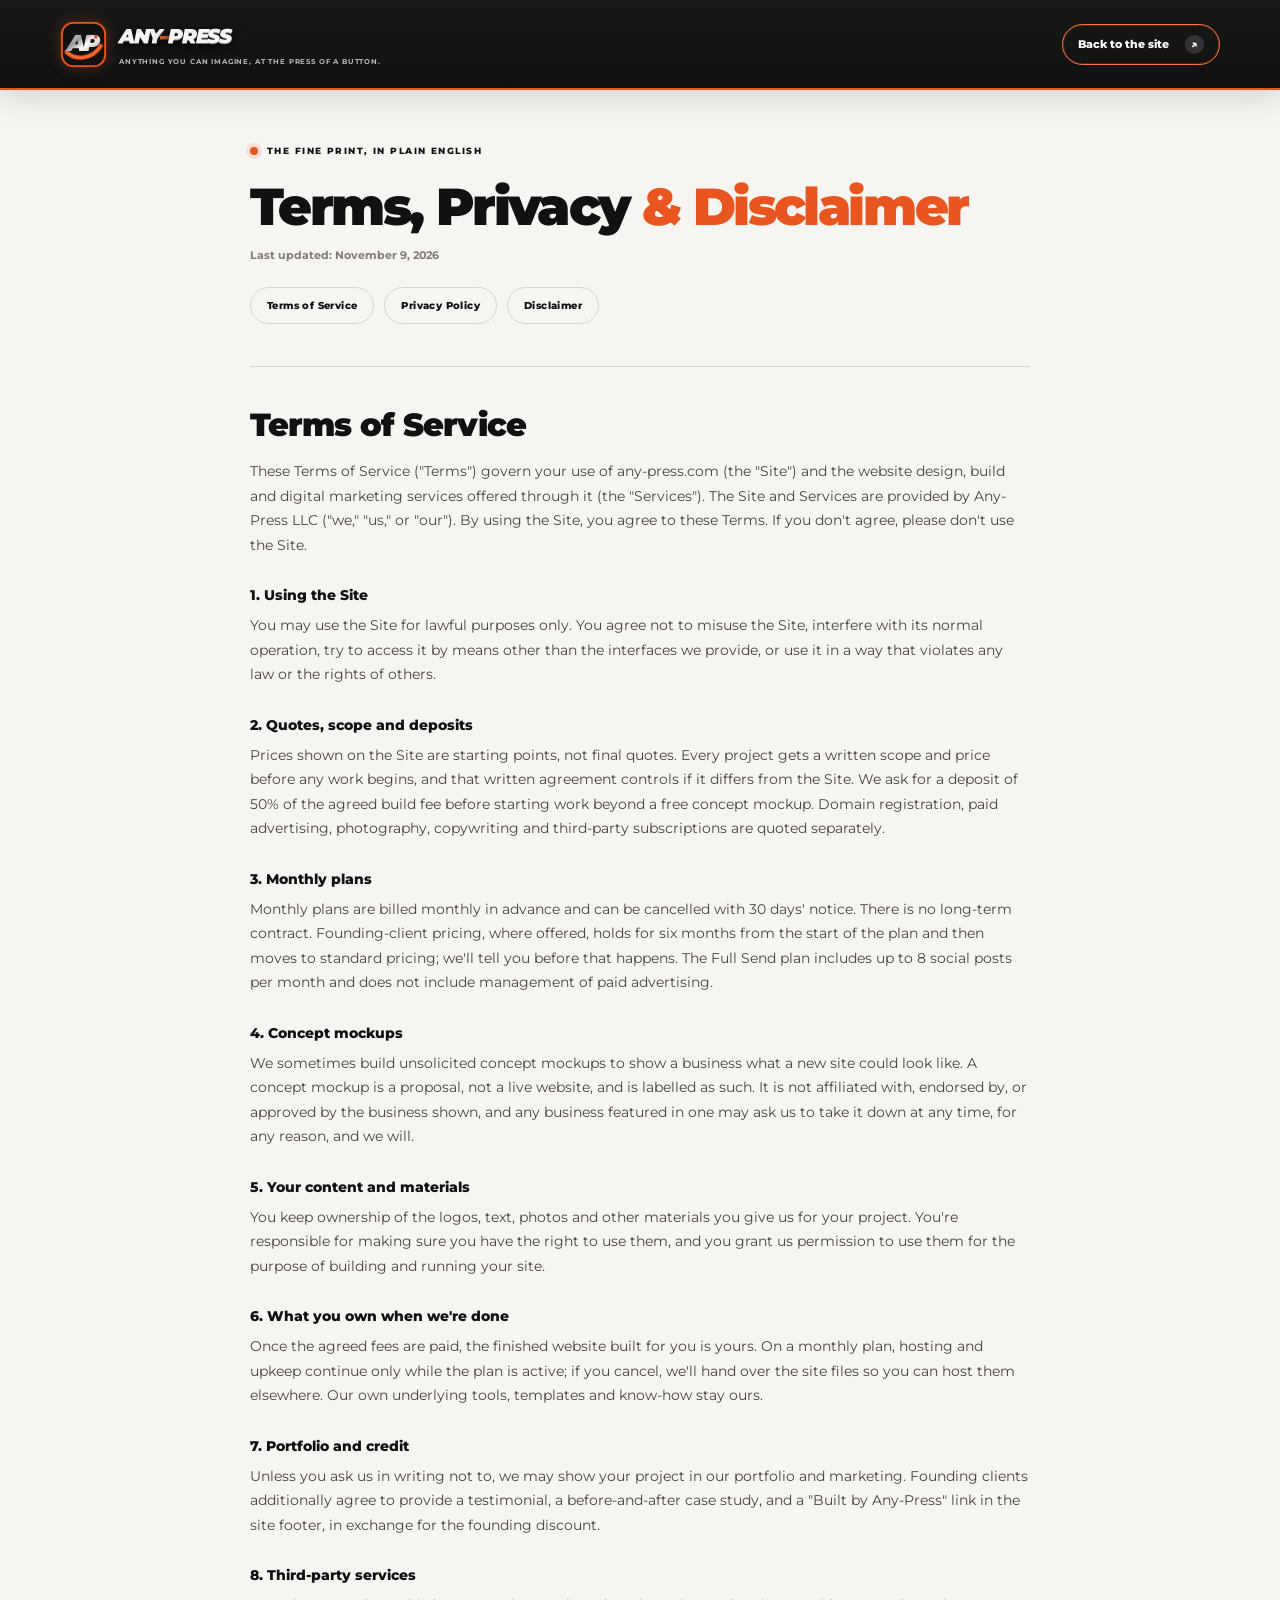
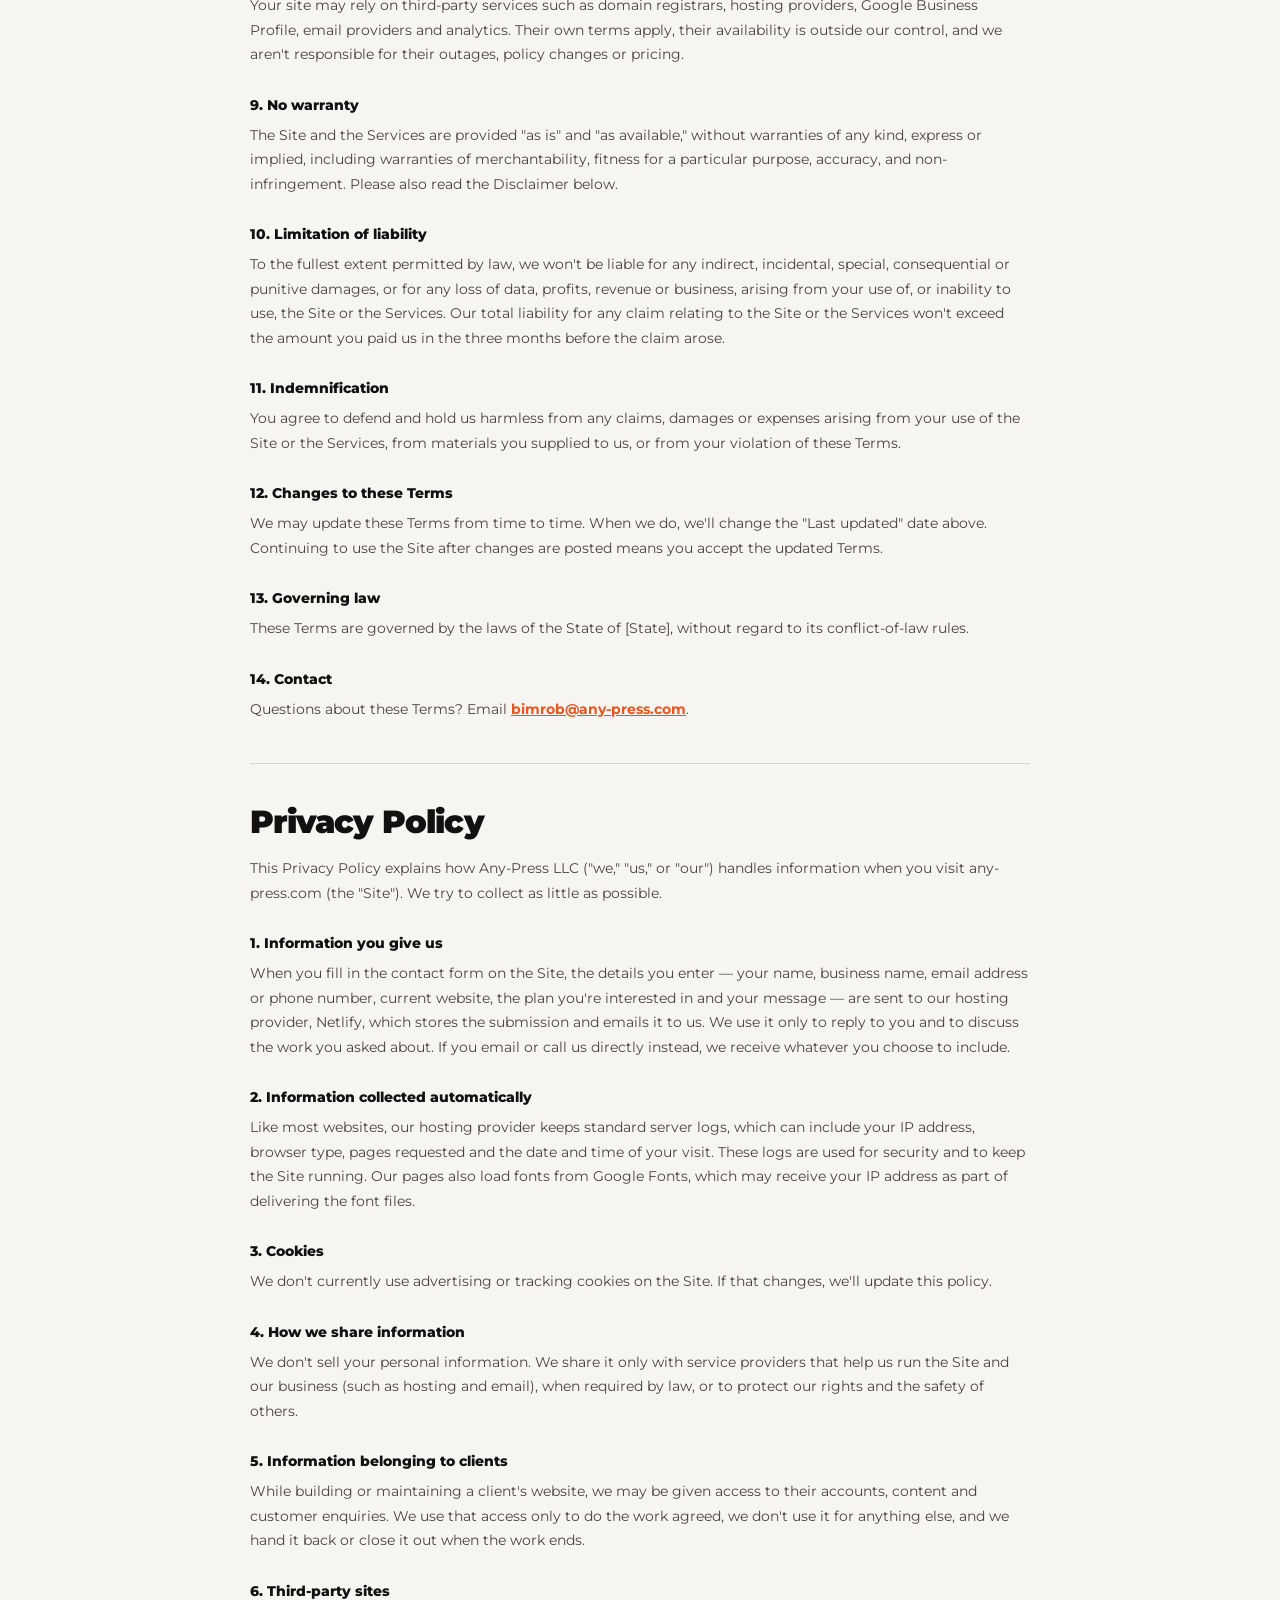
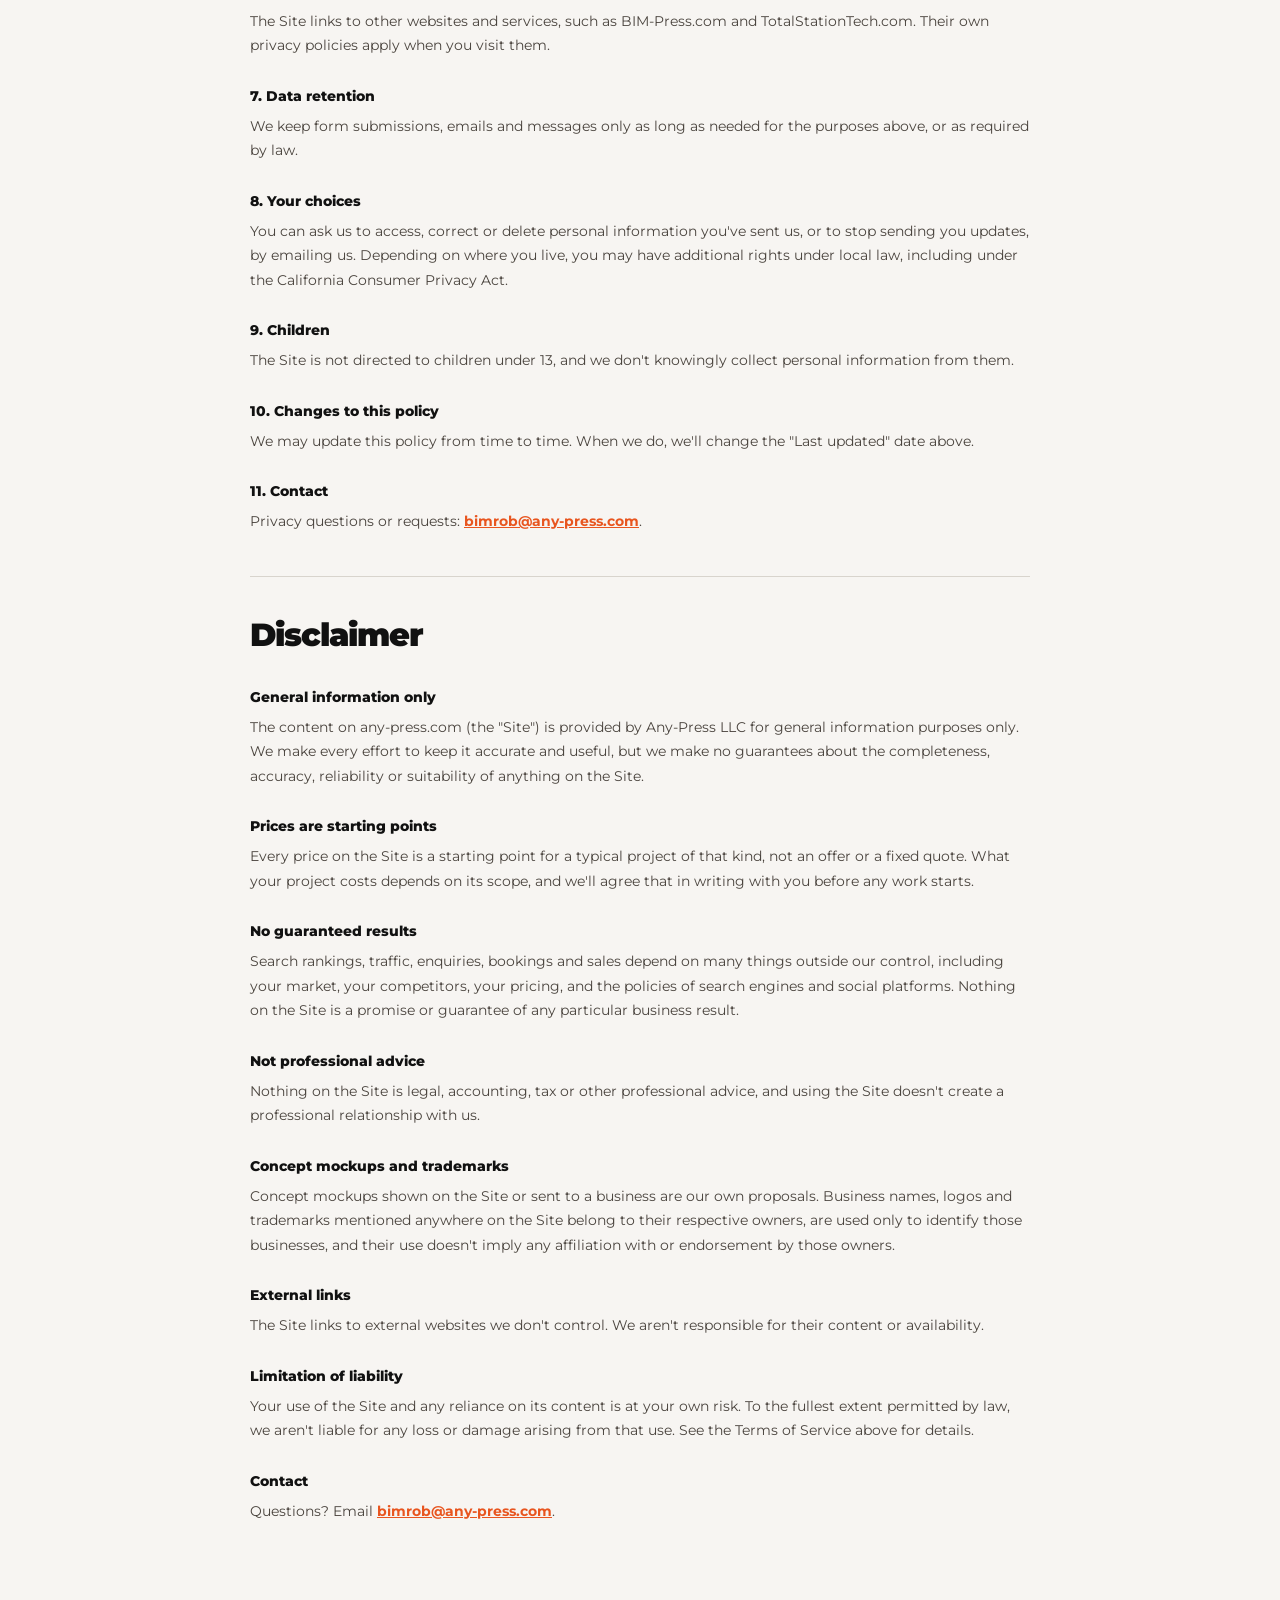
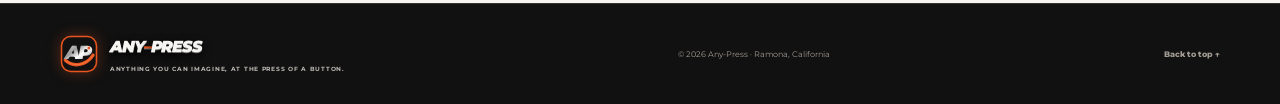
==== commit a2aea181: "Replace personal contact details with the any-press.com address Swap the personal email for bimrob@a" ====
--- a/legal.html
+++ b/legal.html
@@ -103,7 +103,7 @@
     <p>These Terms are governed by the laws of the State of [State], without regard to its conflict-of-law rules.</p>
 
     <h3>14. Contact</h3>
-    <p>Questions about these Terms? Email <a href="mailto:robbiefromramona@live.com">robbiefromramona@live.com</a> or call <a href="tel:+17609071099">(760) 907-1099</a>.</p>
+    <p>Questions about these Terms? Email <a href="mailto:bimrob@any-press.com">bimrob@any-press.com</a>.</p>
   </article>
 
   <!-- ===================== PRIVACY ===================== -->
@@ -142,7 +142,7 @@
     <p>We may update this policy from time to time. When we do, we'll change the "Last updated" date above.</p>
 
     <h3>11. Contact</h3>
-    <p>Privacy questions or requests: <a href="mailto:robbiefromramona@live.com">robbiefromramona@live.com</a>.</p>
+    <p>Privacy questions or requests: <a href="mailto:bimrob@any-press.com">bimrob@any-press.com</a>.</p>
   </article>
 
   <!-- ===================== DISCLAIMER ===================== -->
@@ -171,7 +171,7 @@
     <p>Your use of the Site and any reliance on its content is at your own risk. To the fullest extent permitted by law, we aren't liable for any loss or damage arising from that use. See the Terms of Service above for details.</p>
 
     <h3>Contact</h3>
-    <p>Questions? Email <a href="mailto:robbiefromramona@live.com">robbiefromramona@live.com</a>.</p>
+    <p>Questions? Email <a href="mailto:bimrob@any-press.com">bimrob@any-press.com</a>.</p>
   </article>
 
 </section>
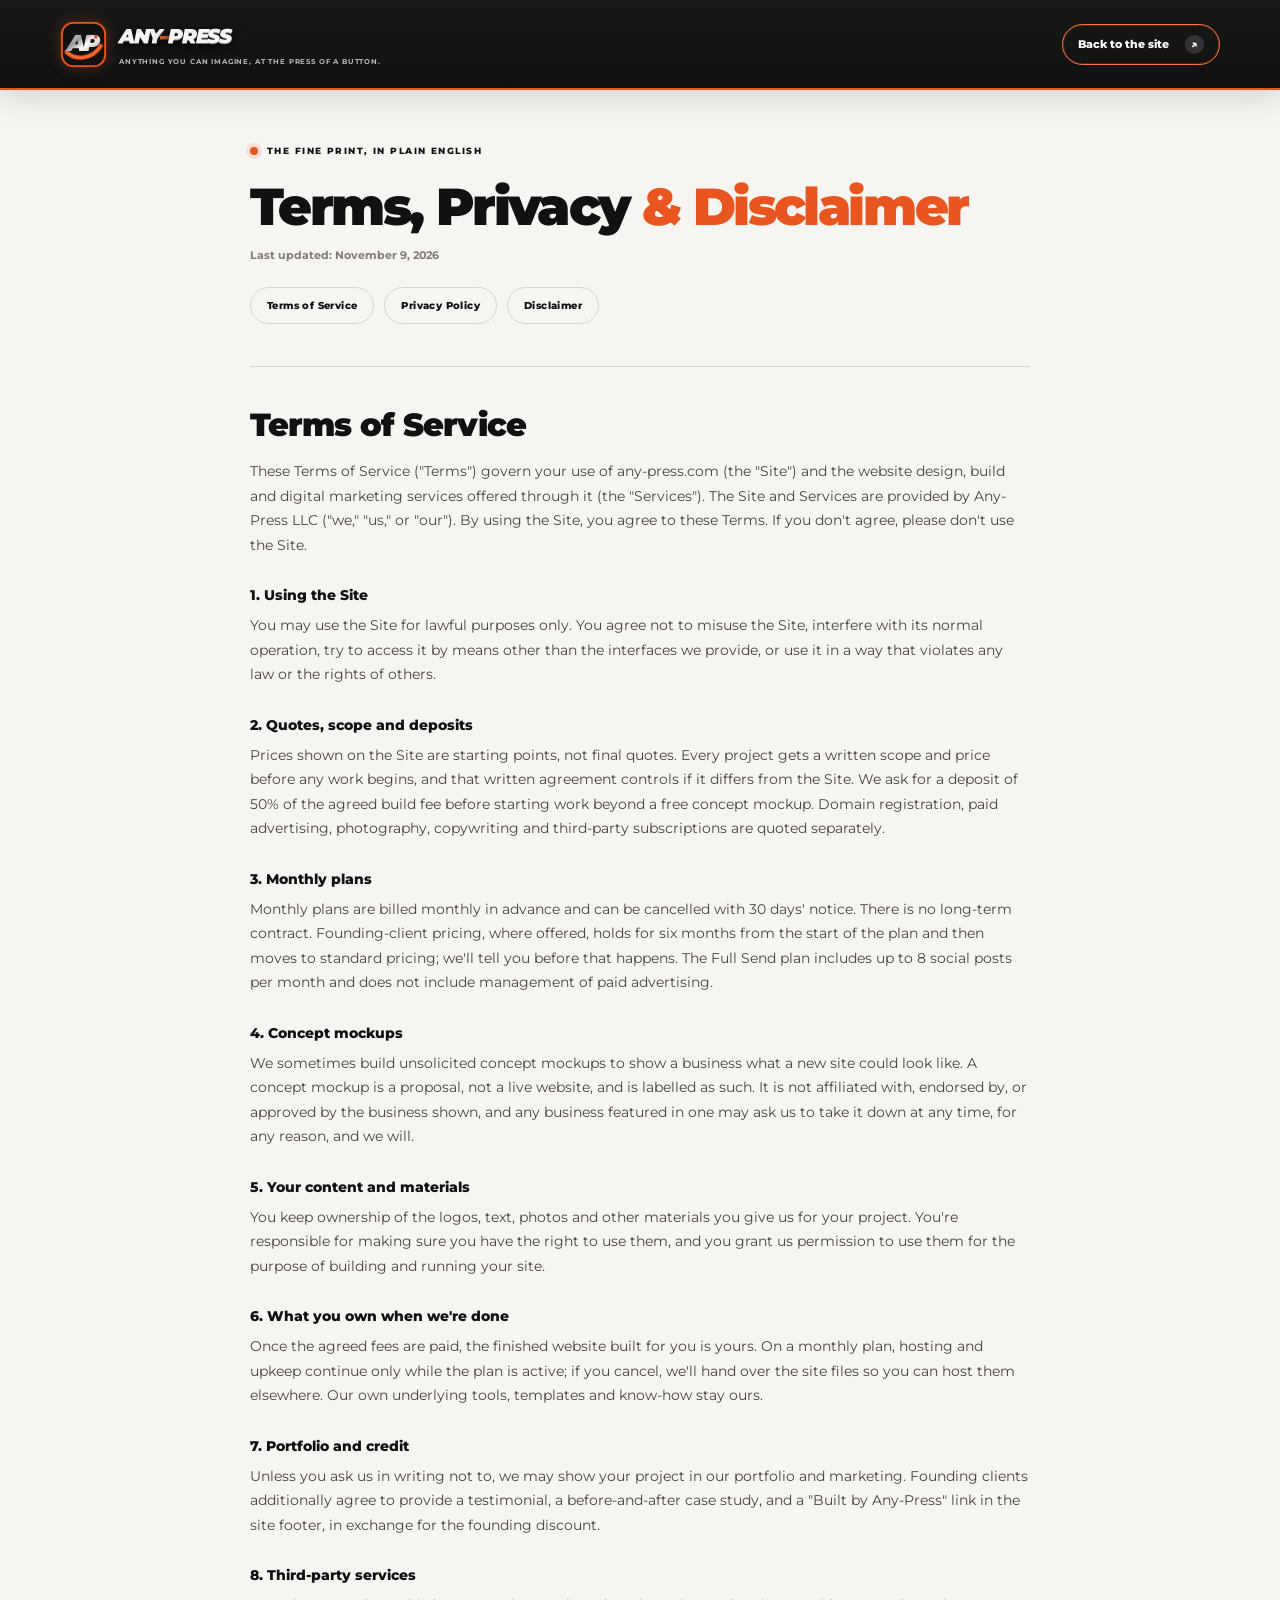
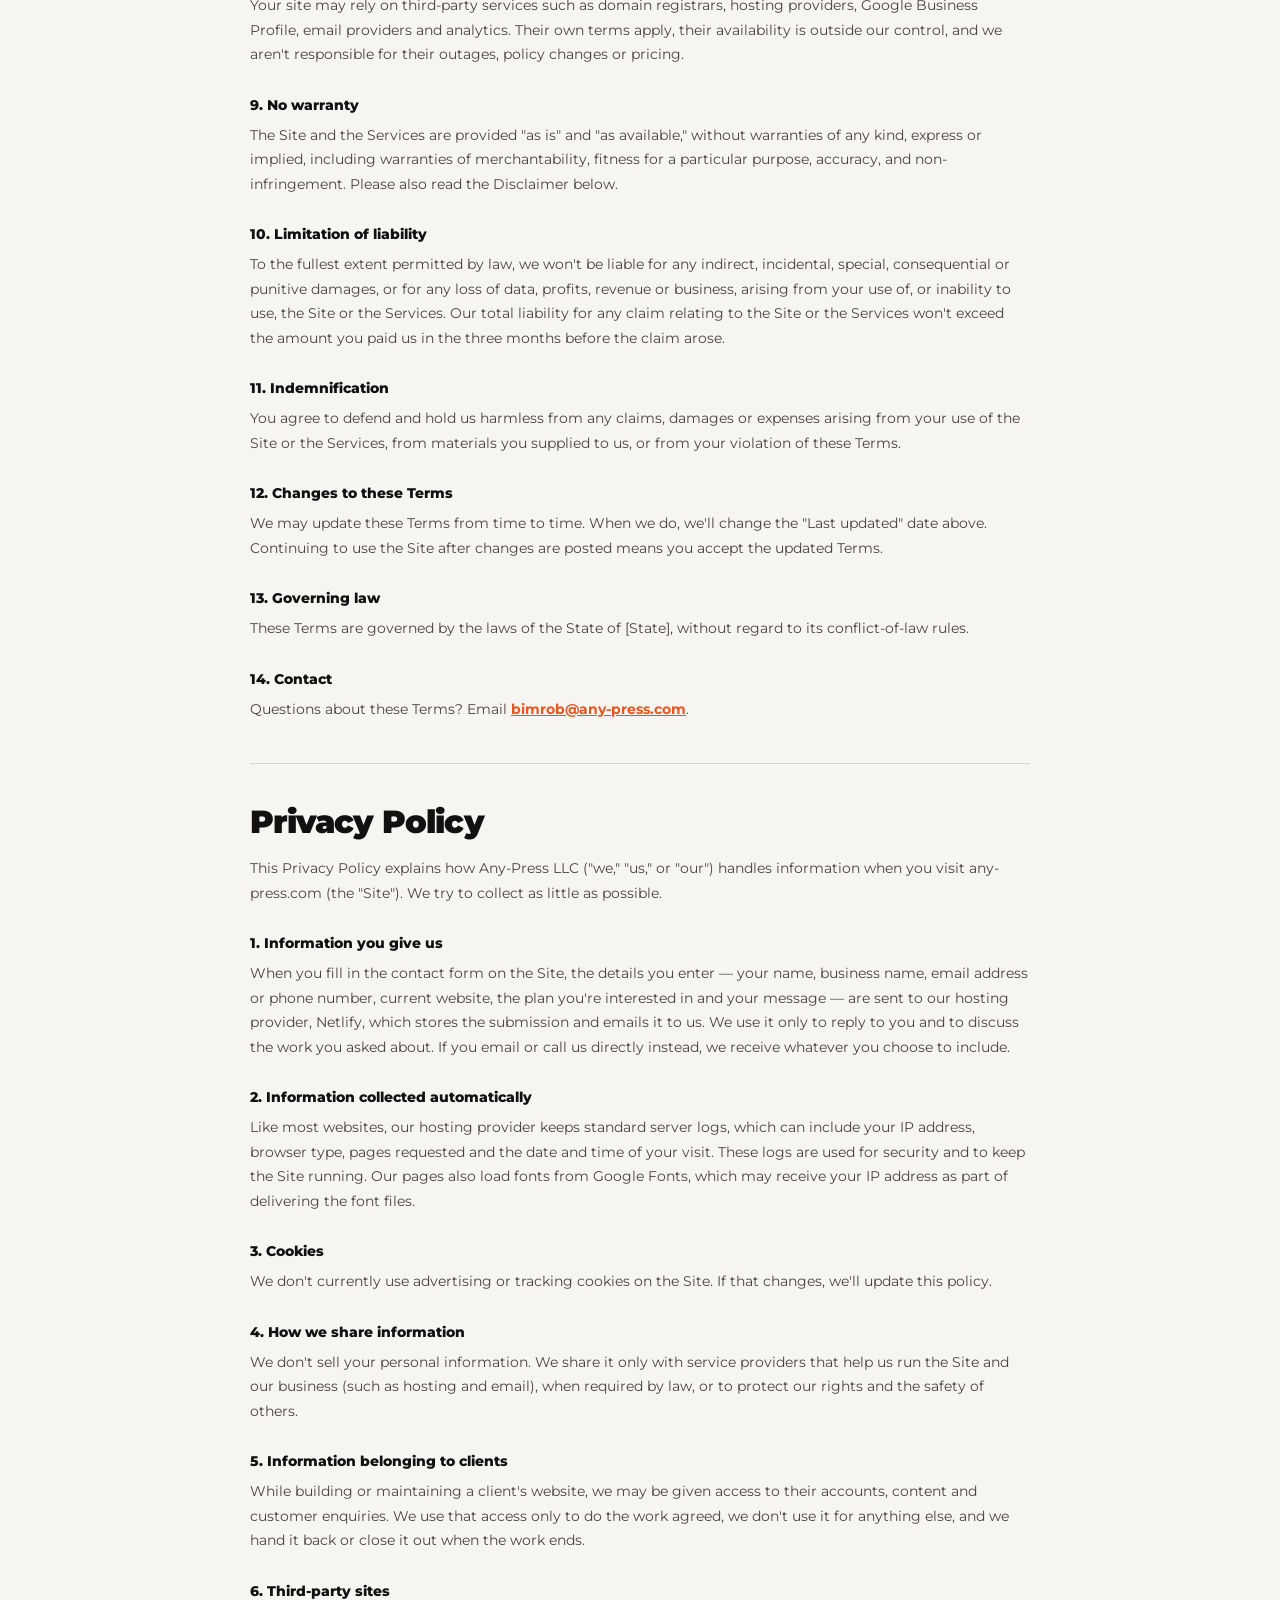
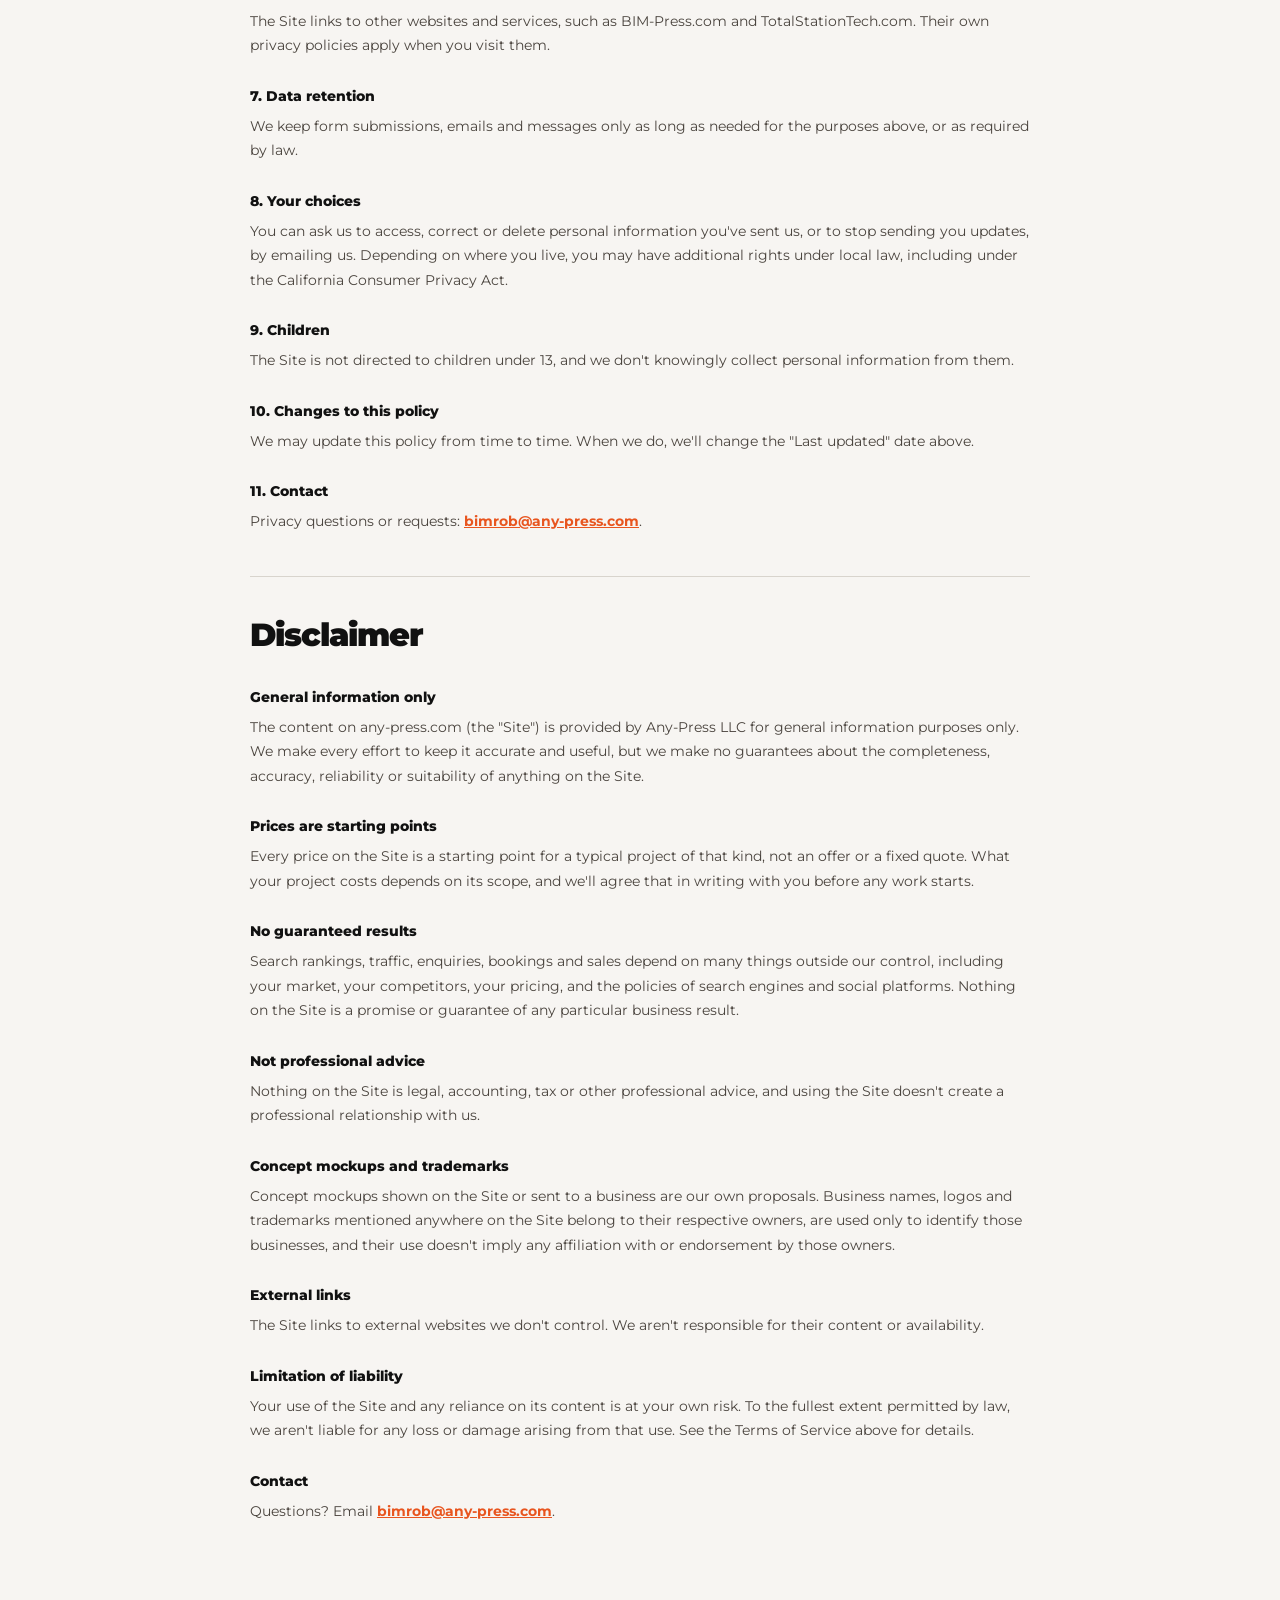
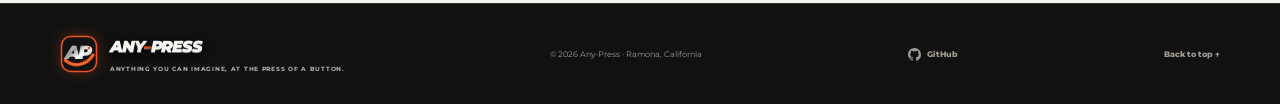
==== commit 9472eb5f: "Add a GitHub link to the footer Co-Authored-By: Claude Fable 5.2 <noreply@anthropic.com>" ====
--- a/legal.html
+++ b/legal.html
@@ -197,6 +197,7 @@
       </span>
     </a>
     <div class="footer-copy">© 2026 Any-Press · Ramona, California</div>
+    <a class="footer-legal" href="https://github.com/robbiefromramona-press" target="_blank" rel="noopener" style="gap:6px"><svg width="13" height="13" viewBox="0 0 16 16" aria-hidden="true"><path d="M8 0C3.58 0 0 3.58 0 8c0 3.54 2.29 6.53 5.47 7.59.4.07.55-.17.55-.38 0-.19-.01-.82-.01-1.49-2.01.37-2.53-.49-2.69-.94-.09-.23-.48-.94-.82-1.13-.28-.15-.68-.52-.01-.53.63-.01 1.08.58 1.23.82.72 1.21 1.87.87 2.33.66.07-.52.28-.87.51-1.07-1.78-.2-3.64-.89-3.64-3.95 0-.87.31-1.59.82-2.15-.08-.2-.36-1.02.08-2.12 0 0 .67-.21 2.2.82.64-.18 1.32-.27 2-.27s1.36.09 2 .27c1.53-1.04 2.2-.82 2.2-.82.44 1.1.16 1.92.08 2.12.51.56.82 1.27.82 2.15 0 3.07-1.87 3.75-3.65 3.95.29.25.54.73.54 1.48 0 1.07-.01 1.93-.01 2.2 0 .21.15.46.55.38A8.01 8.01 0 0 0 16 8c0-4.42-3.58-8-8-8Z" fill="currentColor"/></svg>GitHub</a>
     <a class="back-top" href="#top">Back to top ↑</a>
   </div>
 </footer>
